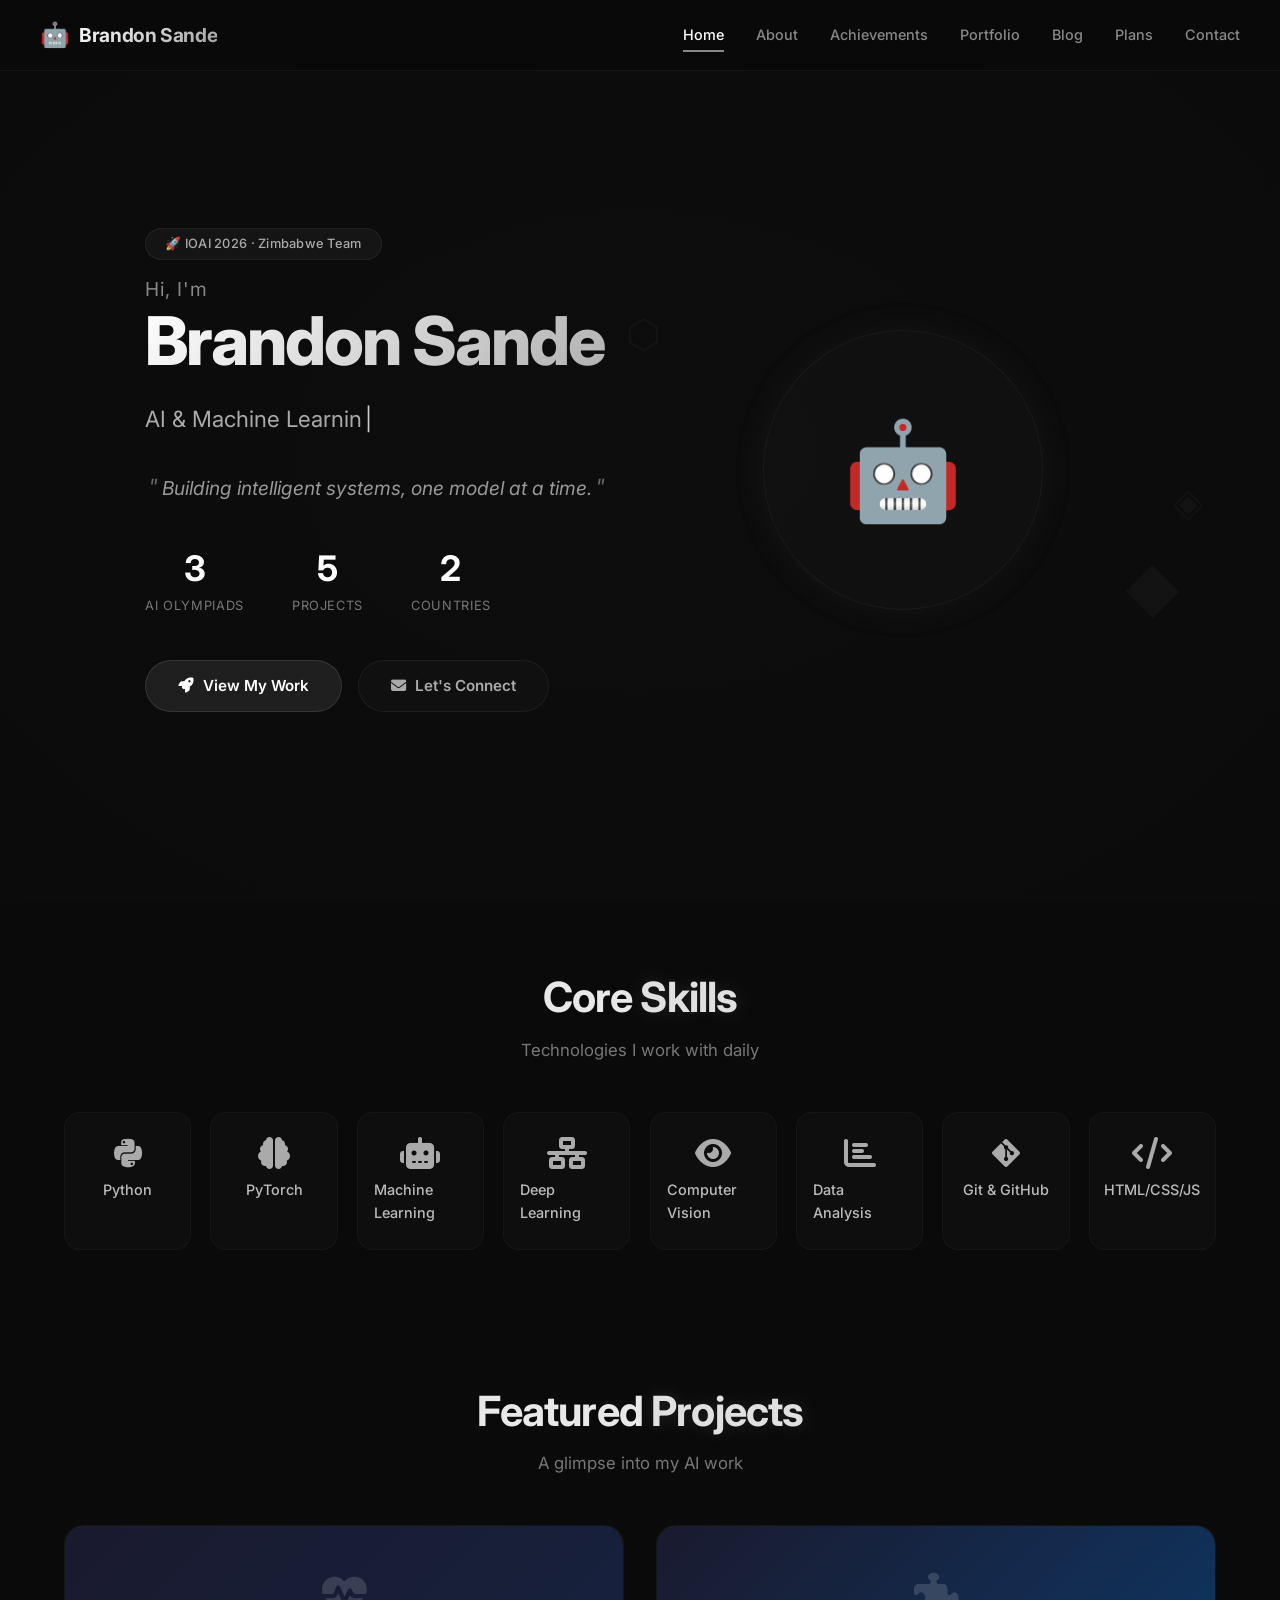
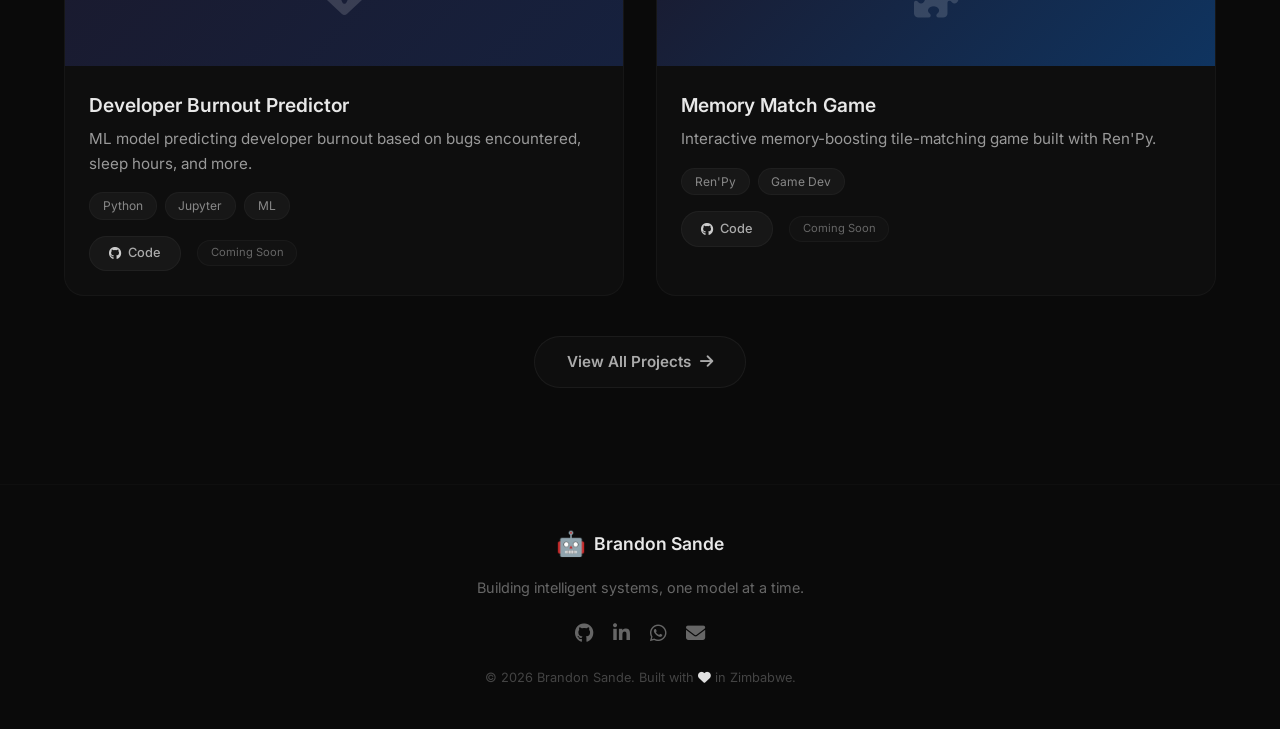
==== index.html @ fc8aba3a "Polished Website 2 This is the second website for a personal portfolio and this is a success." ====
<!DOCTYPE html>
<html lang="en">
<head>
    <meta charset="UTF-8" />
    <meta name="viewport" content="width=device-width, initial-scale=1.0" />
    <title>Brandon Sande · AI & ML Developer</title>
    <meta name="description" content="Brandon Sande — AI & Machine Learning Developer, IOAI 2026 Zimbabwe Team." />
    
    <!-- Open Graph Tags -->
    <meta property="og:title" content="Brandon Sande · AI & ML Developer" />
    <meta property="og:description" content="Building intelligent systems, one model at a time." />
    <meta property="og:type" content="website" />
    <meta property="og:url" content="https://0718083803.github.io" />
    
    <!-- Favicon -->
    <link rel="icon" href="data:image/svg+xml,<svg xmlns='http://www.w3.org/2000/svg' viewBox='0 0 100 100'><text y='.9em' font-size='90'>🤖</text></svg>" />
    
    <!-- Google Fonts -->
    <link rel="preconnect" href="https://fonts.googleapis.com" />
    <link rel="preconnect" href="https://fonts.gstatic.com" crossorigin />
    <link href="https://fonts.googleapis.com/css2?family=Inter:opsz,wght@14..32,300;14..32,400;14..32,600;14..32,700;14..32,800&display=swap" rel="stylesheet" />
    
    <!-- Font Awesome -->
    <link rel="stylesheet" href="https://cdnjs.cloudflare.com/ajax/libs/font-awesome/6.5.0/css/all.min.css" />
    
    <!-- ===== FIXED: CSS Path ===== -->
    <link rel="stylesheet" href="css/style.css" />
</head>
<body>

    <!-- ========== NAVIGATION (FIXED LINKS) ========== -->
    <nav class="navbar" role="navigation" aria-label="Main navigation">
        <div class="nav-container">
            <div class="nav-brand">
                <a href="index.html" class="brand-link">
                    <span class="brand-icon">🤖</span>
                    <span class="brand-name">Brandon Sande</span>
                </a>
            </div>
            
            <button class="nav-toggle" id="navToggle" aria-label="Toggle navigation menu">
                <span class="hamburger-line"></span>
                <span class="hamburger-line"></span>
                <span class="hamburger-line"></span>
            </button>
            
            <ul class="nav-menu" id="navMenu">
                <li><a href="index.html" class="active">Home</a></li>
                <li><a href="about.html">About</a></li>
                <li><a href="achievements.html">Achievements</a></li>
                <li><a href="portfolio.html">Portfolio</a></li>
                <li><a href="blog.html">Blog</a></li>
                <li><a href="plans.html">Plans</a></li>
                <li><a href="contact.html">Contact</a></li>
            </ul>
        </div>
    </nav>

    <!-- ========== HERO SECTION ========== -->
    <section class="hero-section" id="home">
        <div class="hero-container">
            <div class="hero-content">
                <div class="hero-badge glow-pulse">🚀 IOAI 2026 · Zimbabwe Team</div>
                
                <h1 class="hero-title">
                    <span class="greeting">Hi, I'm</span>
                    <span class="name">Brandon Sande</span>
                </h1>
                
                <div class="hero-typing">
                    <span class="typing-text" id="typingText"></span>
                    <span class="typing-cursor">|</span>
                </div>
                
                <p class="hero-tagline">
                    <span class="quote-mark">"</span>Building intelligent systems, one model at a time.<span class="quote-mark">"</span>
                </p>
                
                <div class="hero-stats">
                    <div class="stat-item">
                        <span class="stat-number" data-target="3">0</span>
                        <span class="stat-label">AI Olympiads</span>
                    </div>
                    <div class="stat-item">
                        <span class="stat-number" data-target="5">0</span>
                        <span class="stat-label">Projects</span>
                    </div>
                    <div class="stat-item">
                        <span class="stat-number" data-target="2">0</span>
                        <span class="stat-label">Countries</span>
                    </div>
                </div>
                
                <div class="hero-actions">
                    <a href="portfolio.html" class="btn btn-primary glow-hover">
                        <i class="fas fa-rocket"></i> View My Work
                    </a>
                    <a href="contact.html" class="btn btn-secondary">
                        <i class="fas fa-envelope"></i> Let's Connect
                    </a>
                </div>
            </div>
            
            <div class="hero-visual">
                <div class="avatar-wrapper glow-ring">
                    <div class="avatar-placeholder">
                        <span>🤖</span>
                    </div>
                </div>
                <div class="floating-shapes">
                    <span class="shape shape-1">⬡</span>
                    <span class="shape shape-2">◆</span>
                    <span class="shape shape-3">◈</span>
                </div>
            </div>
        </div>
        <div class="hero-glow-bg"></div>
    </section>

    <!-- ========== SKILLS ========== -->
    <section class="skills-preview section">
        <div class="container">
            <div class="section-header">
                <h2 class="section-title">Core <span class="highlight">Skills</span></h2>
                <p class="section-subtitle">Technologies I work with daily</p>
            </div>
            
            <div class="skills-grid">
                <div class="skill-card glow-hover">
                    <i class="fab fa-python"></i>
                    <span>Python</span>
                </div>
                <div class="skill-card glow-hover">
                    <i class="fas fa-brain"></i>
                    <span>PyTorch</span>
                </div>
                <div class="skill-card glow-hover">
                    <i class="fas fa-robot"></i>
                    <span>Machine Learning</span>
                </div>
                <div class="skill-card glow-hover">
                    <i class="fas fa-network-wired"></i>
                    <span>Deep Learning</span>
                </div>
                <div class="skill-card glow-hover">
                    <i class="fas fa-eye"></i>
                    <span>Computer Vision</span>
                </div>
                <div class="skill-card glow-hover">
                    <i class="fas fa-chart-bar"></i>
                    <span>Data Analysis</span>
                </div>
                <div class="skill-card glow-hover">
                    <i class="fab fa-git-alt"></i>
                    <span>Git &amp; GitHub</span>
                </div>
                <div class="skill-card glow-hover">
                    <i class="fas fa-code"></i>
                    <span>HTML/CSS/JS</span>
                </div>
            </div>
        </div>
    </section>

    <!-- ========== PROJECTS PREVIEW ========== -->
    <section class="projects-preview section">
        <div class="container">
            <div class="section-header">
                <h2 class="section-title">Featured <span class="highlight">Projects</span></h2>
                <p class="section-subtitle">A glimpse into my AI work</p>
            </div>
            
            <div class="project-cards">
                <div class="project-card glow-hover">
                    <div class="project-image" style="background: linear-gradient(135deg, #1a1a2e, #16213e);">
                        <i class="fas fa-heartbeat"></i>
                    </div>
                    <div class="project-info">
                        <h3>Developer Burnout Predictor</h3>
                        <p>ML model predicting developer burnout based on bugs encountered, sleep hours, and more.</p>
                        <div class="project-tags">
                            <span>Python</span>
                            <span>Jupyter</span>
                            <span>ML</span>
                        </div>
                        <div class="project-links">
                            <a href="https://github.com/0718083803/Machine-Learning-Developer-Burnout-Prediction-Model" target="_blank" class="btn-sm btn-github">
                                <i class="fab fa-github"></i> Code
                            </a>
                            <span class="badge-coming">Coming Soon</span>
                        </div>
                    </div>
                </div>
                
                <div class="project-card glow-hover">
                    <div class="project-image" style="background: linear-gradient(135deg, #1a1a2e, #0f3460);">
                        <i class="fas fa-puzzle-piece"></i>
                    </div>
                    <div class="project-info">
                        <h3>Memory Match Game</h3>
                        <p>Interactive memory-boosting tile-matching game built with Ren'Py.</p>
                        <div class="project-tags">
                            <span>Ren'Py</span>
                            <span>Game Dev</span>
                        </div>
                        <div class="project-links">
                            <a href="https://github.com/0718083803/memory-match" target="_blank" class="btn-sm btn-github">
                                <i class="fab fa-github"></i> Code
                            </a>
                            <span class="badge-coming">Coming Soon</span>
                        </div>
                    </div>
                </div>
            </div>
            
            <div class="section-cta">
                <a href="portfolio.html" class="btn btn-secondary">View All Projects <i class="fas fa-arrow-right"></i></a>
            </div>
        </div>
    </section>

    <!-- ========== FOOTER ========== -->
    <footer class="footer">
        <div class="container">
            <div class="footer-content">
                <div class="footer-brand">
                    <span class="brand-icon">🤖</span>
                    <span>Brandon Sande</span>
                </div>
                <p class="footer-tagline">Building intelligent systems, one model at a time.</p>
                <div class="footer-socials">
                    <a href="https://github.com/0718083803" target="_blank" aria-label="GitHub"><i class="fab fa-github"></i></a>
                    <a href="https://www.linkedin.com/in/brandon-sande-6514582a5/" target="_blank" aria-label="LinkedIn"><i class="fab fa-linkedin-in"></i></a>
                    <a href="https://wa.me/263718756962" target="_blank" aria-label="WhatsApp"><i class="fab fa-whatsapp"></i></a>
                    <a href="mailto:brandon@example.com" aria-label="Email"><i class="fas fa-envelope"></i></a>
                </div>
                <p class="footer-copy">&copy; 2026 Brandon Sande. Built with <i class="fas fa-heart" style="color: #e0e0e0;"></i> in Zimbabwe.</p>
            </div>
        </div>
    </footer>

    <!-- ===== FIXED: JS Path ===== -->
    <script src="js/script.js"></script>
</body>
</html>
---- css/style.css ----
/* ========================================
   STYLE.CSS — Brandon Sande Portfolio
   Minimalist Black/White/Grey with Glow
   ======================================== */

/* ---------- Reset & Base ---------- */
* {
    margin: 0;
    padding: 0;
    box-sizing: border-box;
}

html {
    scroll-behavior: smooth;
}

body {
    font-family: 'Inter', -apple-system, BlinkMacSystemFont, 'Segoe UI', Roboto, sans-serif;
    background: #0a0a0a;
    color: #e8e8e8;
    line-height: 1.6;
    -webkit-font-smoothing: antialiased;
}

a {
    color: #e0e0e0;
    text-decoration: none;
    transition: color 0.3s ease;
}

a:hover {
    color: #ffffff;
}

img {
    max-width: 100%;
    display: block;
}

.container {
    max-width: 1200px;
    margin: 0 auto;
    padding: 0 1.5rem;
}

.section {
    padding: 4rem 0;
}

.highlight {
    color: #e0e0e0;
    text-shadow: 0 0 20px rgba(224, 224, 224, 0.15);
}

/* ---------- Scrollbar ---------- */
::-webkit-scrollbar {
    width: 8px;
    background: #0a0a0a;
}

::-webkit-scrollbar-thumb {
    background: #333;
    border-radius: 4px;
}

::-webkit-scrollbar-thumb:hover {
    background: #555;
}

/* ---------- Glow Utilities ---------- */
.glow-hover {
    transition: all 0.3s cubic-bezier(0.25, 0.46, 0.45, 0.94);
}

.glow-hover:hover {
    box-shadow: 0 0 30px rgba(200, 200, 200, 0.06), 0 0 60px rgba(200, 200, 200, 0.03);
    transform: translateY(-2px);
}

.glow-ring {
    box-shadow: 0 0 40px rgba(200, 200, 200, 0.05), 0 0 80px rgba(200, 200, 200, 0.02);
}

.glow-pulse {
    animation: glowPulse 3s ease-in-out infinite;
}

@keyframes glowPulse {
    0%, 100% { box-shadow: 0 0 20px rgba(200, 200, 200, 0.05); }
    50% { box-shadow: 0 0 40px rgba(200, 200, 200, 0.12); }
}

/* ---------- Navigation ---------- */
.navbar {
    position: fixed;
    top: 0;
    left: 0;
    right: 0;
    z-index: 1000;
    background: rgba(10, 10, 10, 0.85);
    backdrop-filter: blur(20px);
    -webkit-backdrop-filter: blur(20px);
    border-bottom: 1px solid rgba(255, 255, 255, 0.04);
    padding: 0 1.5rem;
}

.nav-container {
    max-width: 1200px;
    margin: 0 auto;
    display: flex;
    justify-content: space-between;
    align-items: center;
    height: 70px;
}

.brand-link {
    display: flex;
    align-items: center;
    gap: 0.6rem;
    font-size: 1.2rem;
    font-weight: 700;
    letter-spacing: -0.02em;
}

.brand-icon {
    font-size: 1.5rem;
}

.brand-name {
    background: linear-gradient(135deg, #ffffff, #a0a0a0);
    -webkit-background-clip: text;
    -webkit-text-fill-color: transparent;
    background-clip: text;
}

.nav-menu {
    display: flex;
    list-style: none;
    gap: 2rem;
    align-items: center;
}

.nav-menu a {
    font-size: 0.9rem;
    font-weight: 500;
    color: #888;
    padding: 0.4rem 0;
    border-bottom: 2px solid transparent;
    transition: all 0.3s ease;
}

.nav-menu a:hover {
    color: #fff;
}

.nav-menu a.active {
    color: #fff;
    border-bottom-color: #888;
}

/* Mobile Nav Toggle */
.nav-toggle {
    display: none;
    flex-direction: column;
    gap: 5px;
    background: none;
    border: none;
    cursor: pointer;
    padding: 0.5rem;
}

.hamburger-line {
    width: 25px;
    height: 2px;
    background: #e0e0e0;
    transition: all 0.3s ease;
}

/* ---------- Hero Section ---------- */
.hero-section {
    min-height: 100vh;
    display: flex;
    align-items: center;
    padding: 80px 0 40px;
    position: relative;
    overflow: hidden;
}

.hero-glow-bg {
    position: absolute;
    top: -50%;
    left: -50%;
    width: 200%;
    height: 200%;
    background: radial-gradient(ellipse at 50% 50%, rgba(100, 100, 100, 0.03), transparent 70%);
    pointer-events: none;
    z-index: 0;
}

.hero-container {
    display: grid;
    grid-template-columns: 1fr 1fr;
    gap: 4rem;
    align-items: center;
    max-width: 1200px;
    margin: 0 auto;
    padding: 0 1.5rem;
    position: relative;
    z-index: 1;
}

.hero-content {
    display: flex;
    flex-direction: column;
    gap: 1.2rem;
}

.hero-badge {
    display: inline-block;
    background: rgba(255, 255, 255, 0.04);
    border: 1px solid rgba(255, 255, 255, 0.06);
    padding: 0.3rem 1.2rem;
    border-radius: 40px;
    font-size: 0.8rem;
    font-weight: 500;
    color: #aaa;
    width: fit-content;
    letter-spacing: 0.02em;
}

.hero-title {
    font-size: 3.8rem;
    font-weight: 800;
    line-height: 1.1;
    letter-spacing: -0.03em;
}

.greeting {
    display: block;
    font-size: 1.2rem;
    font-weight: 400;
    color: #888;
    letter-spacing: 0.05em;
    margin-bottom: 0.2rem;
}

.name {
    background: linear-gradient(135deg, #ffffff, #b0b0b0);
    -webkit-background-clip: text;
    -webkit-text-fill-color: transparent;
    background-clip: text;
    font-size: 4.2rem;
}

.hero-typing {
    font-size: 1.4rem;
    font-weight: 400;
    color: #aaa;
    min-height: 2.8rem;
    display: flex;
    align-items: center;
    gap: 0.2rem;
}

.typing-text {
    display: inline;
}

.typing-cursor {
    display: inline;
    animation: blink 1s step-end infinite;
    color: #ccc;
}

@keyframes blink {
    0%, 100% { opacity: 1; }
    50% { opacity: 0; }
}

.hero-tagline {
    font-size: 1.2rem;
    color: #999;
    font-style: italic;
    padding: 0.5rem 0;
}

.quote-mark {
    color: #666;
    font-size: 1.4rem;
    padding: 0 0.2rem;
}

/* Hero Stats */
.hero-stats {
    display: flex;
    gap: 3rem;
    margin: 0.5rem 0 1rem;
}

.stat-item {
    display: flex;
    flex-direction: column;
    align-items: center;
}

.stat-number {
    font-size: 2.2rem;
    font-weight: 700;
    color: #fff;
}

.stat-label {
    font-size: 0.8rem;
    color: #777;
    text-transform: uppercase;
    letter-spacing: 0.05em;
}

/* Hero Actions */
.hero-actions {
    display: flex;
    gap: 1rem;
    margin-top: 0.5rem;
}

.btn {
    display: inline-flex;
    align-items: center;
    gap: 0.6rem;
    padding: 0.8rem 2rem;
    border-radius: 50px;
    font-weight: 600;
    font-size: 0.95rem;
    border: none;
    cursor: pointer;
    transition: all 0.3s ease;
}

.btn-primary {
    background: rgba(255, 255, 255, 0.08);
    color: #fff;
    border: 1px solid rgba(255, 255, 255, 0.1);
}

.btn-primary:hover {
    background: rgba(255, 255, 255, 0.14);
    box-shadow: 0 0 40px rgba(200, 200, 200, 0.05);
    transform: translateY(-2px);
}

.btn-secondary {
    background: rgba(255, 255, 255, 0.02);
    color: #aaa;
    border: 1px solid rgba(255, 255, 255, 0.05);
}

.btn-secondary:hover {
    background: rgba(255, 255, 255, 0.05);
    color: #fff;
}

/* Hero Visual / Avatar */
.hero-visual {
    display: flex;
    justify-content: center;
    align-items: center;
    position: relative;
}

.avatar-wrapper {
    width: 280px;
    height: 280px;
    border-radius: 50%;
    background: rgba(255, 255, 255, 0.02);
    border: 1px solid rgba(255, 255, 255, 0.04);
    display: flex;
    align-items: center;
    justify-content: center;
    position: relative;
}

.avatar-placeholder {
    font-size: 6rem;
}

.floating-shapes {
    position: absolute;
    width: 100%;
    height: 100%;
    pointer-events: none;
}

.shape {
    position: absolute;
    color: rgba(255, 255, 255, 0.03);
    font-size: 2.5rem;
    animation: floatShape 8s ease-in-out infinite;
}

.shape-1 {
    top: -10%;
    left: -10%;
    animation-delay: 0s;
}
.shape-2 {
    bottom: -10%;
    right: -10%;
    animation-delay: 2s;
    font-size: 3.5rem;
}
.shape-3 {
    top: 50%;
    right: -15%;
    animation-delay: 4s;
}

@keyframes floatShape {
    0%, 100% { transform: translate(0, 0) rotate(0deg); }
    50% { transform: translate(10px, -20px) rotate(10deg); }
}

/* ---------- Section Headers ---------- */
.section-header {
    text-align: center;
    margin-bottom: 3rem;
}

.section-title {
    font-size: 2.6rem;
    font-weight: 700;
    letter-spacing: -0.02em;
}

.section-subtitle {
    color: #777;
    font-size: 1.05rem;
    margin-top: 0.4rem;
}

/* ---------- Skills Preview ---------- */
.skills-grid {
    display: grid;
    grid-template-columns: repeat(auto-fit, minmax(120px, 1fr));
    gap: 1.2rem;
}

.skill-card {
    background: rgba(255, 255, 255, 0.02);
    border: 1px solid rgba(255, 255, 255, 0.03);
    border-radius: 16px;
    padding: 1.5rem 1rem;
    display: flex;
    flex-direction: column;
    align-items: center;
    gap: 0.6rem;
    font-weight: 500;
    font-size: 0.9rem;
    color: #bbb;
    transition: all 0.3s ease;
    cursor: default;
}

.skill-card i {
    font-size: 2rem;
    color: #aaa;
}

.skill-card:hover {
    background: rgba(255, 255, 255, 0.04);
    border-color: rgba(255, 255, 255, 0.08);
    color: #fff;
}

.skill-card:hover i {
    color: #fff;
}

/* ---------- Project Cards ---------- */
.project-cards {
    display: grid;
    grid-template-columns: repeat(auto-fit, minmax(320px, 1fr));
    gap: 2rem;
}

.project-card {
    background: rgba(255, 255, 255, 0.02);
    border: 1px solid rgba(255, 255, 255, 0.03);
    border-radius: 20px;
    overflow: hidden;
    transition: all 0.3s ease;
}

.project-card:hover {
    background: rgba(255, 255, 255, 0.03);
    border-color: rgba(255, 255, 255, 0.06);
}

.project-image {
    height: 140px;
    display: flex;
    align-items: center;
    justify-content: center;
    font-size: 2.8rem;
    color: rgba(255, 255, 255, 0.15);
}

.project-info {
    padding: 1.5rem;
}

.project-info h3 {
    font-size: 1.2rem;
    font-weight: 600;
    margin-bottom: 0.4rem;
}

.project-info p {
    color: #999;
    font-size: 0.95rem;
    margin-bottom: 1rem;
}

.project-tags {
    display: flex;
    flex-wrap: wrap;
    gap: 0.5rem;
    margin-bottom: 1rem;
}

.project-tags span {
    background: rgba(255, 255, 255, 0.04);
    padding: 0.2rem 0.8rem;
    border-radius: 30px;
    font-size: 0.75rem;
    color: #888;
    border: 1px solid rgba(255, 255, 255, 0.03);
}

.project-links {
    display: flex;
    align-items: center;
    gap: 1rem;
}

.btn-sm {
    display: inline-flex;
    align-items: center;
    gap: 0.4rem;
    padding: 0.4rem 1.2rem;
    border-radius: 30px;
    font-size: 0.8rem;
    font-weight: 500;
    background: rgba(255, 255, 255, 0.04);
    color: #aaa;
    border: 1px solid rgba(255, 255, 255, 0.04);
    transition: all 0.3s ease;
}

.btn-sm:hover {
    background: rgba(255, 255, 255, 0.08);
    color: #fff;
}

.btn-github i {
    color: #ccc;
}

.badge-coming {
    font-size: 0.7rem;
    color: #666;
    background: rgba(255, 255, 255, 0.02);
    padding: 0.2rem 0.8rem;
    border-radius: 30px;
    border: 1px solid rgba(255, 255, 255, 0.03);
}

.section-cta {
    text-align: center;
    margin-top: 2.5rem;
}

/* ---------- Page Hero (inner pages) ---------- */
.page-hero {
    padding: 120px 0 40px;
    text-align: center;
}

.page-title {
    font-size: 3rem;
    font-weight: 700;
    letter-spacing: -0.02em;
}

.page-subtitle {
    color: #888;
    font-size: 1.1rem;
    margin-top: 0.4rem;
}

/* ---------- About Page ---------- */
.about-grid {
    display: grid;
    grid-template-columns: 1fr 2fr;
    gap: 3rem;
    align-items: start;
}

.about-avatar {
    width: 200px;
    height: 200px;
    border-radius: 50%;
    background: rgba(255, 255, 255, 0.02);
    border: 1px solid rgba(255, 255, 255, 0.04);
    display: flex;
    align-items: center;
    justify-content: center;
    font-size: 4.5rem;
    margin: 0 auto 0.5rem;
}

.photo-note {
    text-align: center;
    color: #666;
    font-size: 0.8rem;
}

.about-text h2 {
    font-size: 2rem;
    font-weight: 700;
    margin-bottom: 1rem;
}

.about-text p {
    color: #bbb;
    margin-bottom: 1.2rem;
}

.about-values {
    display: grid;
    grid-template-columns: repeat(auto-fit, minmax(120px, 1fr));
    gap: 1rem;
    margin-top: 1.5rem;
}

.value-item {
    background: rgba(255, 255, 255, 0.02);
    border: 1px solid rgba(255, 255, 255, 0.03);
    border-radius: 12px;
    padding: 1rem;
    text-align: center;
    font-size: 0.85rem;
    color: #aaa;
}

.value-item i {
    display: block;
    font-size: 1.6rem;
    margin-bottom: 0.4rem;
    color: #888;
}

/* ---------- Interests ---------- */
.interests-grid {
    display: grid;
    grid-template-columns: repeat(auto-fit, minmax(200px, 1fr));
    gap: 1.5rem;
}

.interest-card {
    background: rgba(255, 255, 255, 0.02);
    border: 1px solid rgba(255, 255, 255, 0.03);
    border-radius: 16px;
    padding: 1.8rem;
    text-align: center;
}

.interest-card i {
    font-size: 2.2rem;
    color: #aaa;
    margin-bottom: 0.8rem;
}

.interest-card h3 {
    font-weight: 600;
    margin-bottom: 0.3rem;
}

.interest-card p {
    font-size: 0.9rem;
    color: #777;
}

/* ---------- Timeline (Achievements) ---------- */
.timeline {
    position: relative;
    padding-left: 2.5rem;
}

.timeline::before {
    content: '';
    position: absolute;
    left: 8px;
    top: 0;
    bottom: 0;
    width: 1px;
    background: rgba(255, 255, 255, 0.06);
}

.timeline-item {
    display: flex;
    gap: 1.5rem;
    margin-bottom: 2.5rem;
    position: relative;
}

.timeline-badge {
    width: 40px;
    height: 40px;
    min-width: 40px;
    border-radius: 50%;
    background: rgba(255, 255, 255, 0.03);
    border: 1px solid rgba(255, 255, 255, 0.04);
    display: flex;
    align-items: center;
    justify-content: center;
    font-size: 1.2rem;
    position: relative;
    z-index: 2;
}

.timeline-content {
    background: rgba(255, 255, 255, 0.02);
    border: 1px solid rgba(255, 255, 255, 0.03);
    border-radius: 16px;
    padding: 1.5rem 1.8rem;
    flex: 1;
}

.timeline-date {
    font-size: 0.8rem;
    font-weight: 600;
    color: #888;
    text-transform: uppercase;
    letter-spacing: 0.05em;
}

.timeline-content h3 {
    font-size: 1.2rem;
    font-weight: 600;
    margin: 0.3rem 0 0.5rem;
}

.timeline-content p {
    color: #999;
    font-size: 0.95rem;
}

.timeline-tags {
    display: flex;
    flex-wrap: wrap;
    gap: 0.5rem;
    margin-top: 0.8rem;
}

.timeline-tags span {
    background: rgba(255, 255, 255, 0.03);
    padding: 0.15rem 0.8rem;
    border-radius: 30px;
    font-size: 0.7rem;
    color: #777;
    border: 1px solid rgba(255, 255, 255, 0.02);
}

/* ---------- Portfolio Grid ---------- */
.portfolio-grid {
    display: grid;
    grid-template-columns: repeat(auto-fit, minmax(320px, 1fr));
    gap: 2rem;
}

.portfolio-card {
    background: rgba(255, 255, 255, 0.02);
    border: 1px solid rgba(255, 255, 255, 0.03);
    border-radius: 20px;
    overflow: hidden;
    transition: all 0.3s ease;
}

.portfolio-card:hover {
    background: rgba(255, 255, 255, 0.03);
    border-color: rgba(255, 255, 255, 0.06);
}

.portfolio-image {
    height: 160px;
    display: flex;
    align-items: center;
    justify-content: center;
    color: rgba(255, 255, 255, 0.10);
}

.portfolio-body {
    padding: 1.5rem;
}

.portfolio-body h3 {
    font-size: 1.2rem;
    font-weight: 600;
}

.portfolio-body p {
    color: #999;
    font-size: 0.95rem;
    margin: 0.4rem 0 1rem;
}

.portfolio-tech {
    display: flex;
    flex-wrap: wrap;
    gap: 0.4rem;
    margin-bottom: 1rem;
}

.portfolio-tech span {
    background: rgba(255, 255, 255, 0.03);
    padding: 0.15rem 0.8rem;
    border-radius: 30px;
    font-size: 0.7rem;
    color: #777;
    border: 1px solid rgba(255, 255, 255, 0.02);
}

.portfolio-actions {
    display: flex;
    align-items: center;
    gap: 1rem;
    flex-wrap: wrap;
}

/* ---------- Blog ---------- */
.blog-posts {
    display: flex;
    flex-direction: column;
    gap: 2rem;
    max-width: 800px;
    margin: 0 auto;
}

.blog-card {
    background: rgba(255, 255, 255, 0.02);
    border: 1px solid rgba(255, 255, 255, 0.03);
    border-radius: 16px;
    padding: 2rem;
}

.blog-meta {
    display: flex;
    gap: 1.5rem;
    font-size: 0.8rem;
    color: #666;
    margin-bottom: 0.6rem;
}

.blog-meta i {
    margin-right: 0.3rem;
}

.blog-category {
    background: rgba(255, 255, 255, 0.03);
    padding: 0.1rem 0.8rem;
    border-radius: 30px;
    border: 1px solid rgba(255, 255, 255, 0.02);
}

.blog-title {
    font-size: 1.4rem;
    font-weight: 600;
    margin-bottom: 0.4rem;
}

.blog-title a {
    color: #fff;
}

.blog-title a:hover {
    color: #ccc;
}

.blog-excerpt {
    color: #999;
    margin-bottom: 1rem;
}

.read-more {
    font-weight: 500;
    font-size: 0.9rem;
    color: #aaa;
}

.read-more:hover {
    color: #fff;
}

.read-more i {
    transition: transform 0.3s ease;
}

.read-more:hover i {
    transform: translateX(4px);
}

/* ---------- Plans ---------- */
.plans-block {
    margin-bottom: 3.5rem;
}

.plans-heading {
    font-size: 1.8rem;
    font-weight: 700;
    margin-bottom: 1.5rem;
    display: flex;
    align-items: center;
    gap: 0.8rem;
}

.plans-icon {
    font-size: 2rem;
}

.plans-period {
    font-size: 0.9rem;
    font-weight: 400;
    color: #666;
    margin-left: 0.5rem;
}

.plans-grid {
    display: grid;
    grid-template-columns: repeat(auto-fit, minmax(200px, 1fr));
    gap: 1.5rem;
}

.plan-card {
    background: rgba(255, 255, 255, 0.02);
    border: 1px solid rgba(255, 255, 255, 0.03);
    border-radius: 16px;
    padding: 1.8rem;
    text-align: center;
}

.plan-card i {
    font-size: 2rem;
    color: #aaa;
    margin-bottom: 0.6rem;
}

.plan-card h3 {
    font-weight: 600;
    font-size: 1.05rem;
    margin-bottom: 0.3rem;
}

.plan-card p {
    font-size: 0.9rem;
    color: #777;
}

/* ---------- Contact ---------- */
.contact-grid {
    display: grid;
    grid-template-columns: 1fr 1fr;
    gap: 3rem;
}

.contact-form-wrapper,
.contact-info-wrapper {
    background: rgba(255, 255, 255, 0.02);
    border: 1px solid rgba(255, 255, 255, 0.03);
    border-radius: 20px;
    padding: 2rem;
}

.contact-form-wrapper h3,
.contact-info-wrapper h3 {
    font-size: 1.5rem;
    font-weight: 600;
    margin-bottom: 1.2rem;
}

.contact-info-wrapper p {
    color: #999;
    margin-bottom: 1.5rem;
}

/* Form */
.form-group {
    margin-bottom: 1.2rem;
}

.form-group label {
    display: block;
    font-size: 0.85rem;
    font-weight: 500;
    color: #888;
    margin-bottom: 0.3rem;
}

.form-group input,
.form-group textarea {
    width: 100%;
    padding: 0.8rem 1rem;
    background: rgba(255, 255, 255, 0.02);
    border: 1px solid rgba(255, 255, 255, 0.04);
    border-radius: 12px;
    color: #e0e0e0;
    font-family: 'Inter', sans-serif;
    font-size: 0.95rem;
    transition: border-color 0.3s ease;
}

.form-group input:focus,
.form-group textarea:focus {
    outline: none;
    border-color: rgba(255, 255, 255, 0.08);
}

.form-group input::placeholder,
.form-group textarea::placeholder {
    color: #555;
}

.form-note {
    font-size: 0.8rem;
    color: #555;
    margin-top: 1rem;
}

.form-note a {
    color: #888;
    text-decoration: underline;
}

.contact-links {
    display: flex;
    flex-direction: column;
    gap: 0.8rem;
}

.contact-link {
    display: flex;
    align-items: center;
    gap: 1rem;
    padding: 0.8rem 1.2rem;
    background: rgba(255, 255, 255, 0.01);
    border: 1px solid rgba(255, 255, 255, 0.02);
    border-radius: 12px;
    color: #ccc;
    transition: all 0.3s ease;
}

.contact-link:hover {
    background: rgba(255, 255, 255, 0.03);
    border-color: rgba(255, 255, 255, 0.05);
    color: #fff;
}

.contact-link i {
    width: 20px;
    text-align: center;
    color: #888;
}

.contact-availability {
    margin-top: 2rem;
}

.contact-availability p {
    color: #888;
    margin-bottom: 0.6rem;
}

.availability-tags {
    display: flex;
    flex-wrap: wrap;
    gap: 0.6rem;
}

.availability-tags span {
    background: rgba(255, 255, 255, 0.02);
    padding: 0.3rem 1rem;
    border-radius: 30px;
    font-size: 0.8rem;
    color: #888;
    border: 1px solid rgba(255, 255, 255, 0.02);
}

/* ---------- Footer ---------- */
.footer {
    border-top: 1px solid rgba(255, 255, 255, 0.02);
    padding: 2.5rem 0;
    margin-top: 2rem;
}

.footer-content {
    display: flex;
    flex-direction: column;
    align-items: center;
    gap: 0.8rem;
    text-align: center;
}

.footer-brand {
    display: flex;
    align-items: center;
    gap: 0.5rem;
    font-weight: 600;
    font-size: 1.1rem;
}

.footer-tagline {
    color: #666;
    font-size: 0.9rem;
}

.footer-socials {
    display: flex;
    gap: 1.2rem;
    margin: 0.4rem 0;
}

.footer-socials a {
    color: #666;
    font-size: 1.2rem;
    transition: color 0.3s ease;
}

.footer-socials a:hover {
    color: #fff;
}

.footer-copy {
    font-size: 0.8rem;
    color: #444;
}

/* ---------- Responsive ---------- */
@media (max-width: 1024px) {
    .hero-container {
        grid-template-columns: 1fr;
        text-align: center;
        gap: 2.5rem;
    }

    .hero-content {
        align-items: center;
    }

    .hero-stats {
        justify-content: center;
    }

    .hero-actions {
        justify-content: center;
    }

    .hero-badge {
        margin: 0 auto;
    }

    .about-grid {
        grid-template-columns: 1fr;
        text-align: center;
    }

    .about-values {
        justify-content: center;
    }

    .contact-grid {
        grid-template-columns: 1fr;
    }

    .hero-title .name {
        font-size: 3.2rem;
    }
}

@media (max-width: 768px) {
    /* Mobile Nav */
    .nav-toggle {
        display: flex;
    }

    .nav-menu {
        position: fixed;
        top: 70px;
        left: 0;
        right: 0;
        background: rgba(10, 10, 10, 0.98);
        backdrop-filter: blur(20px);
        flex-direction: column;
        padding: 2rem;
        gap: 1.5rem;
        transform: translateY(-120%);
        transition: transform 0.4s cubic-bezier(0.25, 0.46, 0.45, 0.94);
        border-bottom: 1px solid rgba(255, 255, 255, 0.03);
    }

    .nav-menu.open {
        transform: translateY(0);
    }

    .nav-menu a {
        font-size: 1.1rem;
    }

    .hero-title .name {
        font-size: 2.6rem;
    }

    .hero-title .greeting {
        font-size: 1rem;
    }

    .hero-typing {
        font-size: 1.1rem;
        min-height: 2.2rem;
        justify-content: center;
    }

    .hero-stats {
        gap: 1.8rem;
    }

    .stat-number {
        font-size: 1.8rem;
    }

    .avatar-wrapper {
        width: 200px;
        height: 200px;
    }

    .avatar-placeholder {
        font-size: 4.5rem;
    }

    .section-title {
        font-size: 2rem;
    }

    .page-title {
        font-size: 2.2rem;
    }

    .project-cards,
    .portfolio-grid {
        grid-template-columns: 1fr;
    }

    .plans-grid {
        grid-template-columns: 1fr 1fr;
    }

    .skills-grid {
        grid-template-columns: repeat(auto-fit, minmax(90px, 1fr));
    }

    .timeline {
        padding-left: 1.5rem;
    }

    .timeline-item {
        flex-direction: column;
        gap: 0.8rem;
    }

    .timeline-badge {
        width: 32px;
        height: 32px;
        min-width: 32px;
        font-size: 1rem;
    }

    .timeline::before {
        left: 15px;
    }
}

@media (max-width: 480px) {
    .plans-grid {
        grid-template-columns: 1fr;
    }

    .hero-actions {
        flex-direction: column;
        width: 100%;
    }

    .hero-actions .btn {
        width: 100%;
        justify-content: center;
    }

    .hero-stats {
        flex-wrap: wrap;
        gap: 1rem;
    }

    .contact-form-wrapper,
    .contact-info-wrapper {
        padding: 1.2rem;
    }
}
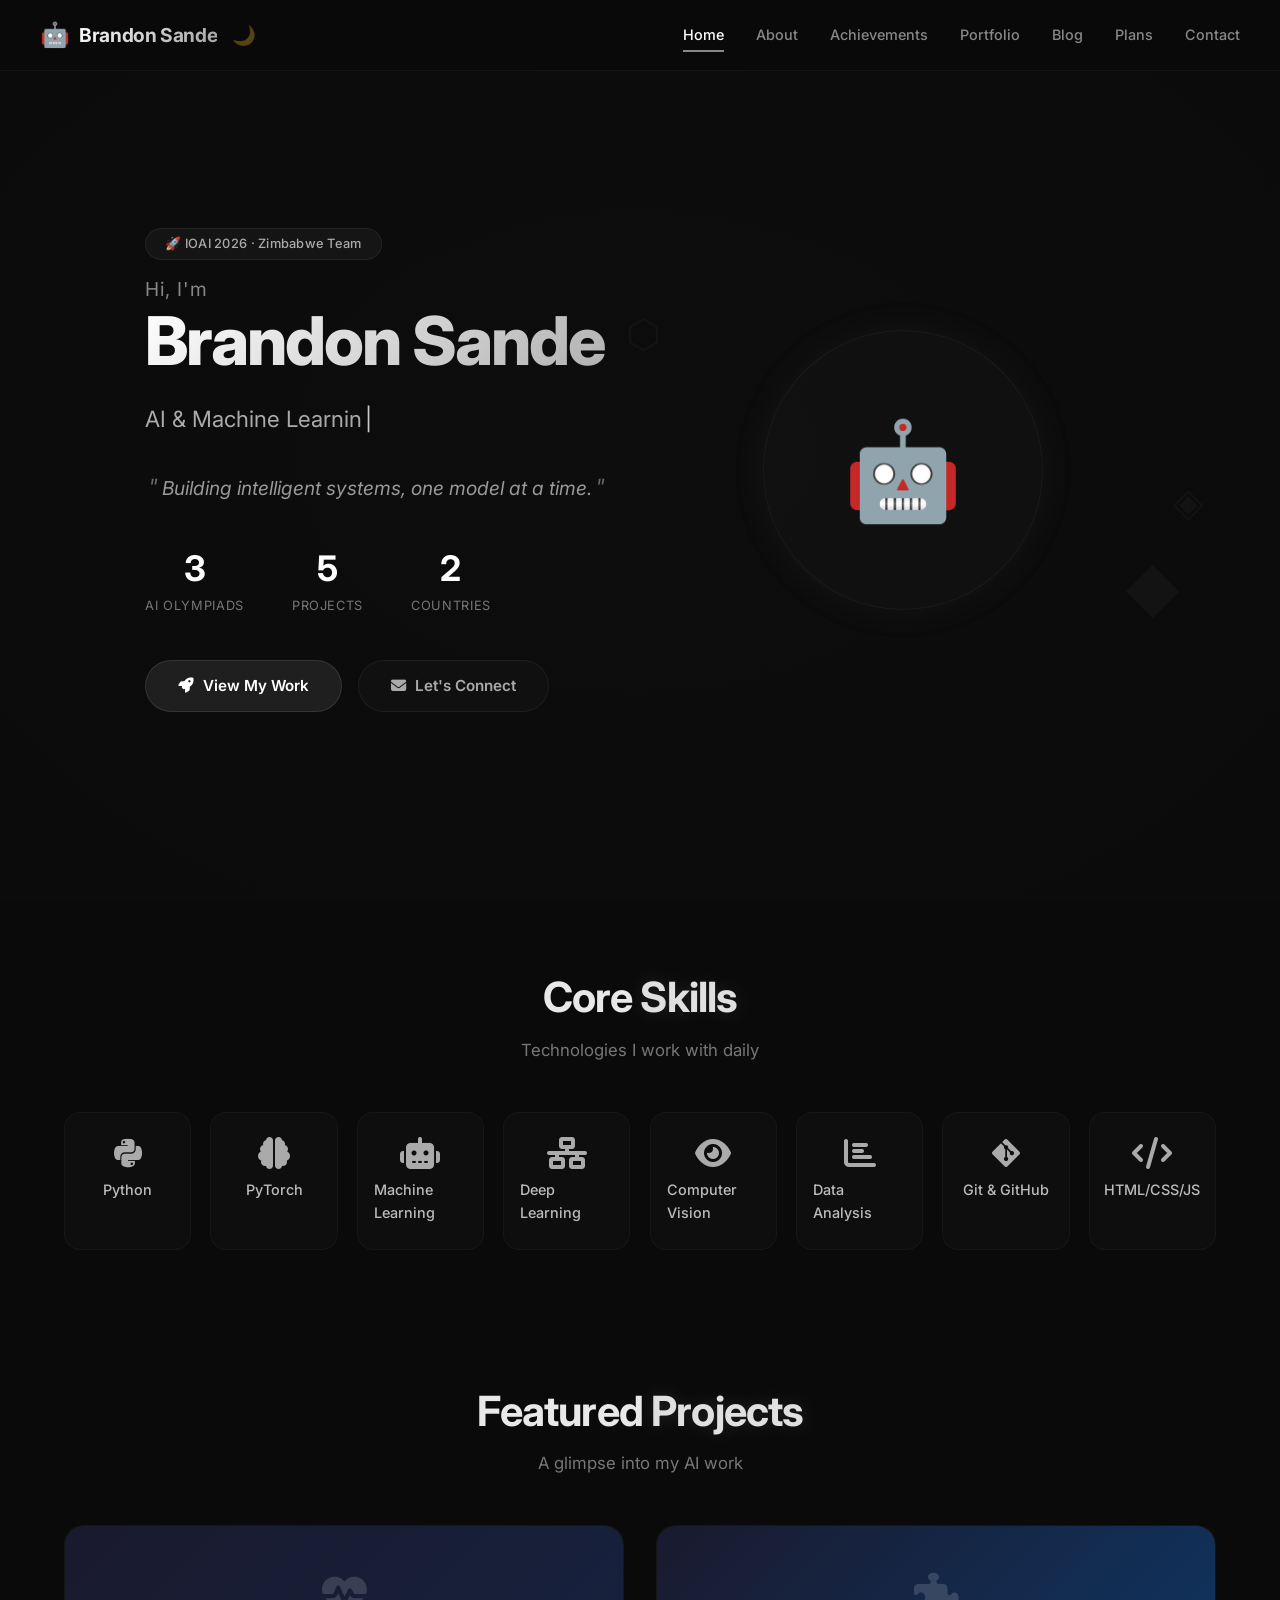
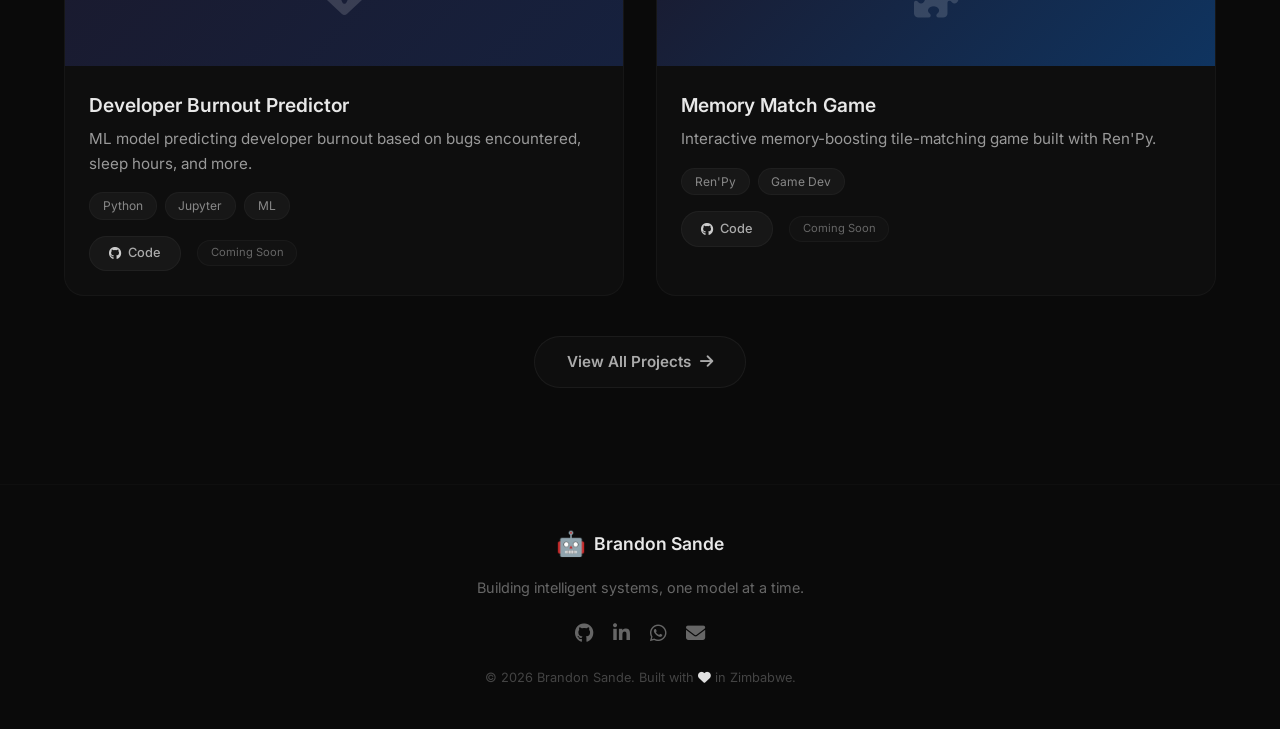
==== commit d96b4347: "added and polished admin dashboard" ====
--- a/index.html
+++ b/index.html
@@ -32,11 +32,19 @@
     <nav class="navbar" role="navigation" aria-label="Main navigation">
         <div class="nav-container">
             <div class="nav-brand">
-                <a href="index.html" class="brand-link">
-                    <span class="brand-icon">🤖</span>
-                    <span class="brand-name">Brandon Sande</span>
-                </a>
-            </div>
+            <a href="index.html" class="brand-link">
+                <span class="brand-icon">🤖</span>
+                <span class="brand-name">Brandon Sande</span>
+                <span id="moonAccess" style="
+                    font-size: 1.2rem;
+                    margin-left: 0.3rem;
+                    cursor: pointer;
+                    opacity: 0.3;
+                    transition: opacity 0.3s ease;
+                    user-select: none;
+                " title="Tap 3 times for admin">🌙</span>
+            </a>
+</div>
             
             <button class="nav-toggle" id="navToggle" aria-label="Toggle navigation menu">
                 <span class="hamburger-line"></span>
--- a/css/style.css
+++ b/css/style.css
@@ -1311,4 +1311,12 @@
     .contact-info-wrapper {
         padding: 1.2rem;
     }
+}
+#moonAccess {
+    opacity: 0.2;
+    transition: opacity 0.3s ease;
+}
+
+#moonAccess:hover {
+    opacity: 0.6;
 }
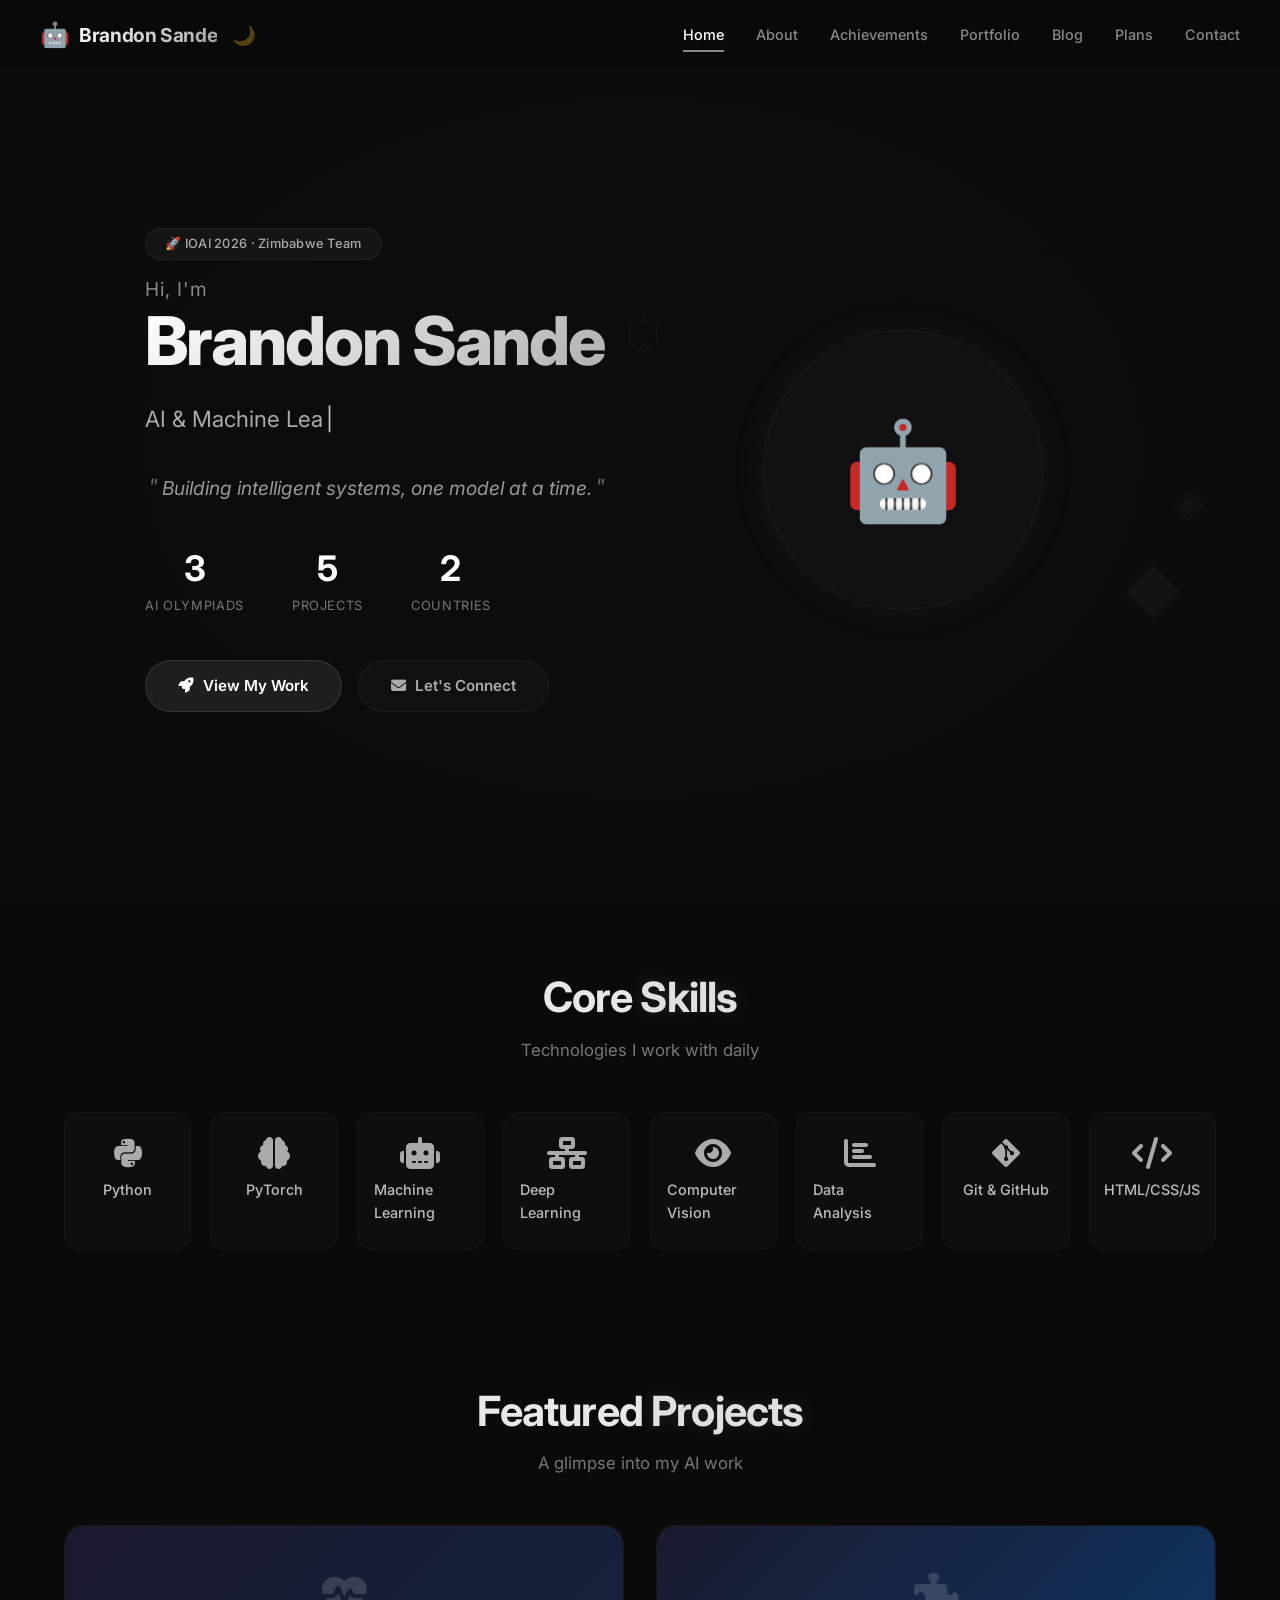
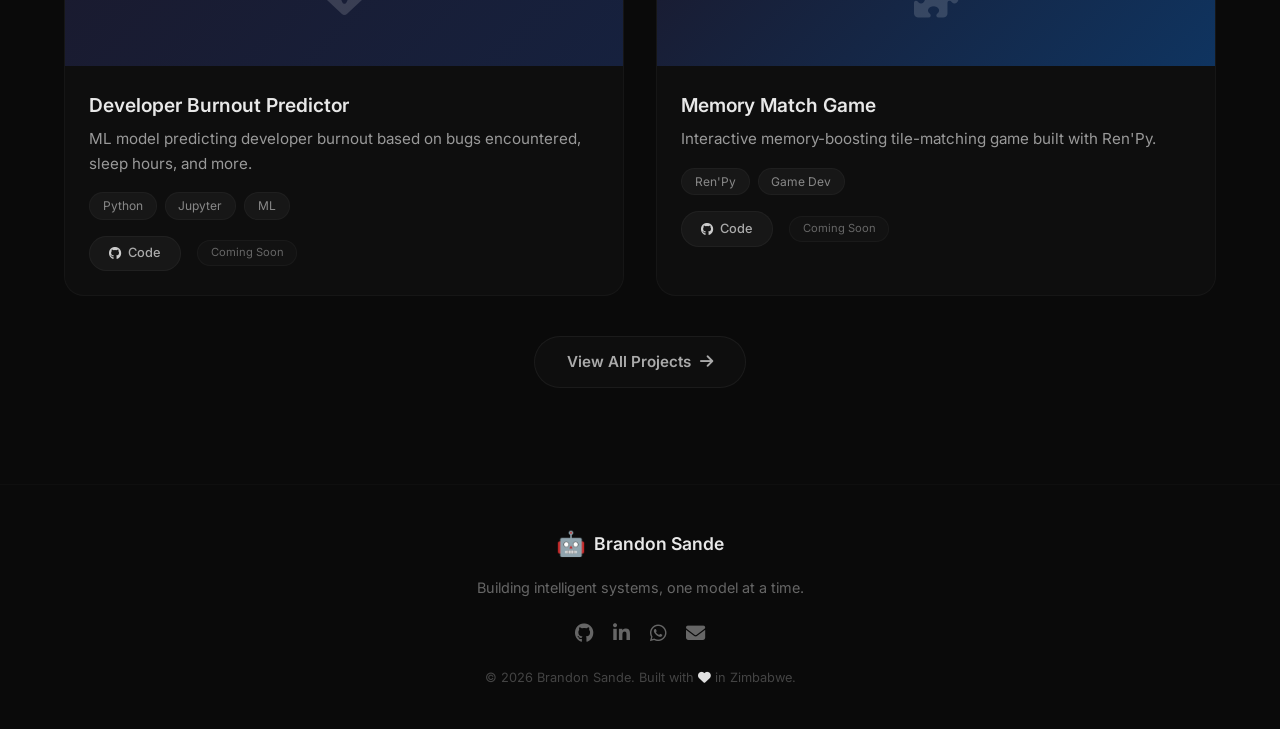
==== commit 147c5581: "Tweaking some content" ====
--- a/index.html
+++ b/index.html
@@ -42,7 +42,7 @@
                     opacity: 0.3;
                     transition: opacity 0.3s ease;
                     user-select: none;
-                " title="Tap 3 times for admin">🌙</span>
+                " title="This is a moon">🌙</span>
             </a>
 </div>
             
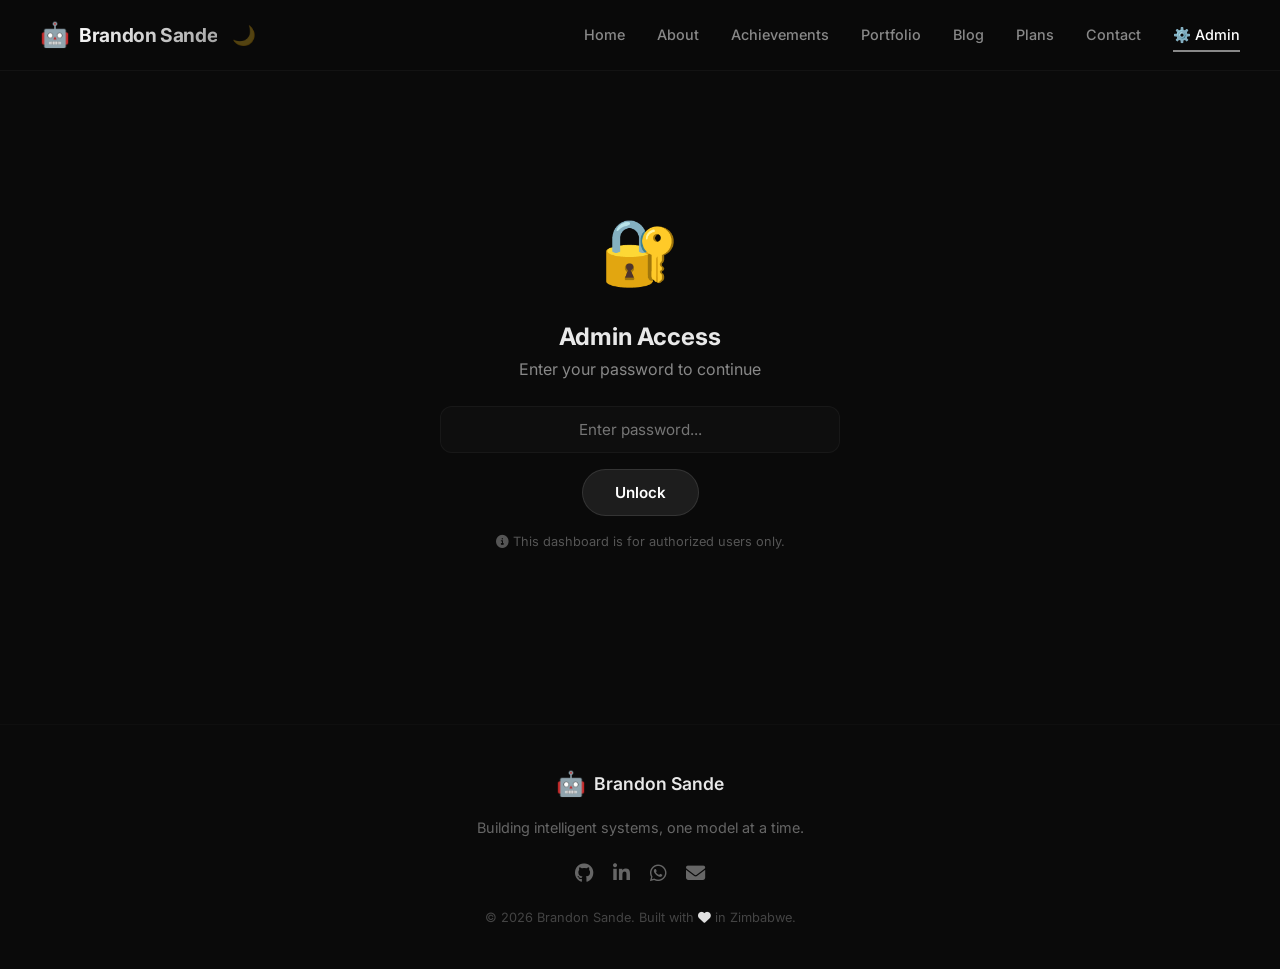
==== commit 7170aa57: "added image additon feature" ====
--- a/index.html
+++ b/index.html
@@ -3,231 +3,635 @@
 <head>
     <meta charset="UTF-8" />
     <meta name="viewport" content="width=device-width, initial-scale=1.0" />
-    <title>Brandon Sande · AI & ML Developer</title>
-    <meta name="description" content="Brandon Sande — AI & Machine Learning Developer, IOAI 2026 Zimbabwe Team." />
-    
-    <!-- Open Graph Tags -->
-    <meta property="og:title" content="Brandon Sande · AI & ML Developer" />
-    <meta property="og:description" content="Building intelligent systems, one model at a time." />
-    <meta property="og:type" content="website" />
-    <meta property="og:url" content="https://0718083803.github.io" />
-    
-    <!-- Favicon -->
-    <link rel="icon" href="data:image/svg+xml,<svg xmlns='http://www.w3.org/2000/svg' viewBox='0 0 100 100'><text y='.9em' font-size='90'>🤖</text></svg>" />
-    
-    <!-- Google Fonts -->
+    <title>Admin · Brandon Sande</title>
     <link rel="preconnect" href="https://fonts.googleapis.com" />
     <link rel="preconnect" href="https://fonts.gstatic.com" crossorigin />
     <link href="https://fonts.googleapis.com/css2?family=Inter:opsz,wght@14..32,300;14..32,400;14..32,600;14..32,700;14..32,800&display=swap" rel="stylesheet" />
+    <link rel="stylesheet" href="https://cdnjs.cloudflare.com/ajax/libs/font-awesome/6.5.0/css/all.min.css" />
+    <link rel="stylesheet" href="css/style.css" />
     
-    <!-- Font Awesome -->
-    <link rel="stylesheet" href="https://cdnjs.cloudflare.com/ajax/libs/font-awesome/6.5.0/css/all.min.css" />
-    
-    <!-- ===== FIXED: CSS Path ===== -->
-    <link rel="stylesheet" href="css/style.css" />
+    <style>
+        /* Admin Dashboard Styles */
+        .admin-wrapper {
+            padding: 100px 0 40px;
+            max-width: 1200px;
+            margin: 0 auto;
+            padding-left: 1.5rem;
+            padding-right: 1.5rem;
+        }
+        
+        .admin-header {
+            display: flex;
+            justify-content: space-between;
+            align-items: center;
+            margin-bottom: 2rem;
+            flex-wrap: wrap;
+            gap: 1rem;
+        }
+        
+        .admin-header h1 {
+            font-size: 2.5rem;
+            font-weight: 700;
+        }
+        
+        .admin-tabs {
+            display: flex;
+            gap: 0.5rem;
+            flex-wrap: wrap;
+            border-bottom: 1px solid rgba(255,255,255,0.04);
+            margin-bottom: 2rem;
+            padding-bottom: 0.5rem;
+        }
+        
+        .admin-tab {
+            background: rgba(255,255,255,0.02);
+            border: 1px solid rgba(255,255,255,0.03);
+            border-radius: 30px;
+            padding: 0.5rem 1.5rem;
+            color: #888;
+            cursor: pointer;
+            transition: all 0.3s ease;
+            font-size: 0.9rem;
+            font-family: 'Inter', sans-serif;
+        }
+        
+        .admin-tab:hover {
+            color: #fff;
+            background: rgba(255,255,255,0.04);
+        }
+        
+        .admin-tab.active {
+            background: rgba(255,255,255,0.06);
+            color: #fff;
+            border-color: rgba(255,255,255,0.08);
+        }
+        
+        .admin-panel {
+            display: none;
+            animation: fadeIn 0.3s ease;
+        }
+        
+        .admin-panel.active {
+            display: block;
+        }
+        
+        @keyframes fadeIn {
+            from { opacity: 0; transform: translateY(10px); }
+            to { opacity: 1; transform: translateY(0); }
+        }
+        
+        .admin-form {
+            background: rgba(255,255,255,0.02);
+            border: 1px solid rgba(255,255,255,0.03);
+            border-radius: 20px;
+            padding: 2rem;
+            margin-bottom: 2rem;
+        }
+        
+        .admin-form h2 {
+            margin-bottom: 1.5rem;
+            font-size: 1.5rem;
+        }
+        
+        .admin-form .form-group {
+            margin-bottom: 1.2rem;
+        }
+        
+        .admin-form label {
+            display: block;
+            font-weight: 500;
+            color: #aaa;
+            margin-bottom: 0.3rem;
+            font-size: 0.85rem;
+        }
+        
+        .admin-form input,
+        .admin-form textarea,
+        .admin-form select {
+            width: 100%;
+            padding: 0.8rem 1rem;
+            background: rgba(255,255,255,0.02);
+            border: 1px solid rgba(255,255,255,0.04);
+            border-radius: 12px;
+            color: #e0e0e0;
+            font-family: 'Inter', sans-serif;
+            font-size: 0.95rem;
+            transition: border-color 0.3s ease;
+        }
+        
+        .admin-form input:focus,
+        .admin-form textarea:focus,
+        .admin-form select:focus {
+            outline: none;
+            border-color: rgba(255,255,255,0.08);
+        }
+        
+        .admin-form textarea {
+            resize: vertical;
+            min-height: 100px;
+        }
+        
+        .admin-form .btn {
+            margin-top: 0.5rem;
+        }
+        
+        .admin-items {
+            display: grid;
+            grid-template-columns: repeat(auto-fill, minmax(320px, 1fr));
+            gap: 1.5rem;
+        }
+        
+        .admin-item {
+            background: rgba(255,255,255,0.02);
+            border: 1px solid rgba(255,255,255,0.03);
+            border-radius: 16px;
+            padding: 1.5rem;
+            position: relative;
+            transition: all 0.3s ease;
+        }
+        
+        .admin-item:hover {
+            background: rgba(255,255,255,0.03);
+            border-color: rgba(255,255,255,0.06);
+        }
+        
+        .admin-item .item-image {
+            width: 60px;
+            height: 60px;
+            border-radius: 8px;
+            object-fit: cover;
+            margin-bottom: 0.5rem;
+            background: rgba(255,255,255,0.02);
+        }
+        
+        .admin-item h3 {
+            font-size: 1.1rem;
+            font-weight: 600;
+            margin-bottom: 0.3rem;
+        }
+        
+        .admin-item p {
+            color: #999;
+            font-size: 0.9rem;
+            margin-bottom: 0.5rem;
+        }
+        
+        .admin-item .item-meta {
+            font-size: 0.75rem;
+            color: #666;
+        }
+        
+        .admin-item .item-actions {
+            display: flex;
+            gap: 0.5rem;
+            margin-top: 1rem;
+        }
+        
+        .admin-item .item-actions button {
+            padding: 0.3rem 1rem;
+            border-radius: 30px;
+            border: 1px solid rgba(255,255,255,0.04);
+            background: rgba(255,255,255,0.02);
+            color: #aaa;
+            cursor: pointer;
+            font-size: 0.8rem;
+            transition: all 0.3s ease;
+            font-family: 'Inter', sans-serif;
+        }
+        
+        .admin-item .item-actions .btn-edit:hover {
+            background: rgba(255,255,255,0.06);
+            color: #fff;
+        }
+        
+        .admin-item .item-actions .btn-delete:hover {
+            background: rgba(255,0,0,0.1);
+            border-color: rgba(255,0,0,0.2);
+            color: #ff6b6b;
+        }
+        
+        .admin-item .item-preview {
+            color: #777;
+            font-size: 0.85rem;
+            display: -webkit-box;
+            -webkit-line-clamp: 2;
+            -webkit-box-orient: vertical;
+            overflow: hidden;
+        }
+        
+        .admin-item .item-image-preview {
+            width: 50px;
+            height: 50px;
+            border-radius: 8px;
+            object-fit: cover;
+            margin-bottom: 0.5rem;
+        }
+        
+        .empty-state {
+            text-align: center;
+            padding: 3rem;
+            color: #666;
+        }
+        
+        .empty-state i {
+            font-size: 3rem;
+            margin-bottom: 1rem;
+            color: #444;
+        }
+        
+        .admin-tools {
+            display: flex;
+            gap: 1rem;
+            flex-wrap: wrap;
+            margin-top: 2rem;
+            padding-top: 2rem;
+            border-top: 1px solid rgba(255,255,255,0.03);
+        }
+        
+        .admin-tools .btn-sm {
+            padding: 0.4rem 1.2rem;
+            font-size: 0.8rem;
+            background: rgba(255,255,255,0.02);
+            border: 1px solid rgba(255,255,255,0.03);
+            border-radius: 30px;
+            color: #888;
+            cursor: pointer;
+            transition: all 0.3s ease;
+            font-family: 'Inter', sans-serif;
+        }
+        
+        .admin-tools .btn-sm:hover {
+            background: rgba(255,255,255,0.04);
+            color: #fff;
+        }
+        
+        .admin-password {
+            max-width: 400px;
+            margin: 100px auto;
+            text-align: center;
+        }
+        
+        .admin-password input {
+            width: 100%;
+            padding: 0.8rem 1rem;
+            background: rgba(255,255,255,0.02);
+            border: 1px solid rgba(255,255,255,0.04);
+            border-radius: 12px;
+            color: #e0e0e0;
+            font-family: 'Inter', sans-serif;
+            font-size: 0.95rem;
+            margin-top: 1rem;
+            text-align: center;
+        }
+        
+        .admin-password .btn {
+            margin-top: 1rem;
+        }
+        
+        .login-error {
+            color: #ff6b6b;
+            margin-top: 0.5rem;
+            display: none;
+        }
+        
+        .btn {
+            display: inline-flex;
+            align-items: center;
+            gap: 0.6rem;
+            padding: 0.8rem 2rem;
+            border-radius: 50px;
+            font-weight: 600;
+            font-size: 0.95rem;
+            border: none;
+            cursor: pointer;
+            transition: all 0.3s ease;
+            font-family: 'Inter', sans-serif;
+        }
+        
+        .btn-primary {
+            background: rgba(255, 255, 255, 0.08);
+            color: #fff;
+            border: 1px solid rgba(255, 255, 255, 0.1);
+        }
+        
+        .btn-primary:hover {
+            background: rgba(255, 255, 255, 0.14);
+            box-shadow: 0 0 40px rgba(200, 200, 200, 0.05);
+            transform: translateY(-2px);
+        }
+        
+        .btn-secondary {
+            background: rgba(255, 255, 255, 0.02);
+            color: #aaa;
+            border: 1px solid rgba(255, 255, 255, 0.05);
+        }
+        
+        .btn-secondary:hover {
+            background: rgba(255, 255, 255, 0.05);
+            color: #fff;
+        }
+        
+        .btn-sm {
+            padding: 0.4rem 1.2rem;
+            font-size: 0.8rem;
+        }
+        
+        .admin-logout-btn {
+            background: rgba(255,0,0,0.05) !important;
+            border-color: rgba(255,0,0,0.1) !important;
+            color: #ff6b6b !important;
+        }
+        
+        .admin-logout-btn:hover {
+            background: rgba(255,0,0,0.1) !important;
+        }
+        
+        /* Image picker container */
+        .image-picker-container {
+            background: rgba(255,255,255,0.01);
+            border-radius: 12px;
+            padding: 0.5rem;
+            border: 1px solid rgba(255,255,255,0.02);
+        }
+        
+        .image-preview-container {
+            margin-top: 0.5rem;
+            padding: 0.5rem;
+            background: rgba(255,255,255,0.02);
+            border-radius: 8px;
+            border: 1px solid rgba(255,255,255,0.03);
+        }
+        
+        .image-preview-container img {
+            max-width: 100px;
+            max-height: 100px;
+            border-radius: 8px;
+            object-fit: cover;
+        }
+        
+        .image-preview-container .no-image {
+            color: #555;
+            font-size: 0.8rem;
+            padding: 0.5rem;
+            text-align: center;
+        }
+        
+        @media (max-width: 768px) {
+            .admin-header {
+                flex-direction: column;
+                align-items: flex-start;
+            }
+            .admin-items {
+                grid-template-columns: 1fr;
+            }
+            .admin-form {
+                padding: 1.2rem;
+            }
+        }
+    </style>
 </head>
 <body>
 
-    <!-- ========== NAVIGATION (FIXED LINKS) ========== -->
-    <nav class="navbar" role="navigation" aria-label="Main navigation">
+    <!-- ========== NAVIGATION ========== -->
+    <nav class="navbar">
         <div class="nav-container">
             <div class="nav-brand">
-            <a href="index.html" class="brand-link">
-                <span class="brand-icon">🤖</span>
-                <span class="brand-name">Brandon Sande</span>
-                <span id="moonAccess" style="
-                    font-size: 1.2rem;
-                    margin-left: 0.3rem;
-                    cursor: pointer;
-                    opacity: 0.3;
-                    transition: opacity 0.3s ease;
-                    user-select: none;
-                " title="This is a moon">🌙</span>
-            </a>
-</div>
-            
-            <button class="nav-toggle" id="navToggle" aria-label="Toggle navigation menu">
+                <a href="index.html" class="brand-link">
+                    <span class="brand-icon">🤖</span>
+                    <span class="brand-name">Brandon Sande</span>
+                    <span id="moonAccess" style="
+                        font-size: 1.2rem;
+                        margin-left: 0.3rem;
+                        cursor: pointer;
+                        opacity: 0.3;
+                        transition: opacity 0.3s ease;
+                        user-select: none;
+                    " title="Tap 3 times for admin">🌙</span>
+                </a>
+            </div>
+            <button class="nav-toggle" id="navToggle">
                 <span class="hamburger-line"></span>
                 <span class="hamburger-line"></span>
                 <span class="hamburger-line"></span>
             </button>
-            
             <ul class="nav-menu" id="navMenu">
-                <li><a href="index.html" class="active">Home</a></li>
+                <li><a href="index.html">Home</a></li>
                 <li><a href="about.html">About</a></li>
                 <li><a href="achievements.html">Achievements</a></li>
                 <li><a href="portfolio.html">Portfolio</a></li>
                 <li><a href="blog.html">Blog</a></li>
                 <li><a href="plans.html">Plans</a></li>
                 <li><a href="contact.html">Contact</a></li>
+                <li><a href="admin.html" class="active" style="color: #fff;">⚙️ Admin</a></li>
             </ul>
         </div>
     </nav>
 
-    <!-- ========== HERO SECTION ========== -->
-    <section class="hero-section" id="home">
-        <div class="hero-container">
-            <div class="hero-content">
-                <div class="hero-badge glow-pulse">🚀 IOAI 2026 · Zimbabwe Team</div>
-                
-                <h1 class="hero-title">
-                    <span class="greeting">Hi, I'm</span>
-                    <span class="name">Brandon Sande</span>
-                </h1>
-                
-                <div class="hero-typing">
-                    <span class="typing-text" id="typingText"></span>
-                    <span class="typing-cursor">|</span>
+    <!-- ========== ADMIN DASHBOARD ========== -->
+    <div class="admin-wrapper" id="adminDashboard">
+        
+        <!-- Login Screen -->
+        <div id="loginScreen" style="display: none;">
+            <div class="admin-password">
+                <div style="font-size: 4rem; margin-bottom: 1rem;">🔐</div>
+                <h2>Admin Access</h2>
+                <p style="color: #888; margin-bottom: 0.5rem;">Enter your password to continue</p>
+                <input type="password" id="adminPasswordInput" placeholder="Enter password..." onkeydown="if(event.key==='Enter') adminLogin()" />
+                <button class="btn btn-primary" onclick="adminLogin()">Unlock</button>
+                <p class="login-error" id="loginError">❌ Incorrect password. Try again.</p>
+                <p style="color: #555; font-size: 0.8rem; margin-top: 1rem;">
+                    <i class="fas fa-info-circle"></i> This dashboard is for authorized users only.
+                </p>
+            </div>
+        </div>
+        
+        <!-- Dashboard Content -->
+        <div id="dashboardScreen">
+            
+            <!-- Header -->
+            <div class="admin-header">
+                <div>
+                    <h1>⚙️ Content Dashboard</h1>
+                    <p style="color: #888;">Manage your portfolio content — add, edit, or delete items</p>
+                </div>
+                <div style="display: flex; gap: 0.8rem; flex-wrap: wrap;">
+                    <a href="index.html" target="_blank" class="btn btn-secondary btn-sm">
+                        <i class="fas fa-eye"></i> View Site
+                    </a>
+                    <button class="btn btn-sm admin-logout-btn" onclick="adminLogout()">
+                        <i class="fas fa-sign-out-alt"></i> Logout
+                    </button>
+                </div>
+            </div>
+            
+            <!-- Tabs -->
+            <div class="admin-tabs">
+                <button class="admin-tab active" data-tab="blog" onclick="switchTab('blog')">
+                    <i class="fas fa-pen-fancy"></i> Blog Posts
+                </button>
+                <button class="admin-tab" data-tab="portfolio" onclick="switchTab('portfolio')">
+                    <i class="fas fa-folder-open"></i> Projects
+                </button>
+                <button class="admin-tab" data-tab="achievements" onclick="switchTab('achievements')">
+                    <i class="fas fa-trophy"></i> Achievements
+                </button>
+            </div>
+            
+            <!-- ===== BLOG PANEL ===== -->
+            <div class="admin-panel active" id="panel-blog">
+                <div class="admin-form">
+                    <h2><i class="fas fa-plus-circle"></i> Add New Blog Post</h2>
+                    <div class="form-group">
+                        <label>Post Title *</label>
+                        <input type="text" id="blogTitle" placeholder="Enter post title..." />
+                    </div>
+                    <div class="form-group">
+                        <label>Category</label>
+                        <input type="text" id="blogCategory" placeholder="e.g., AI Olympiad, Deep Learning" />
+                    </div>
+                    <div class="form-group">
+                        <label>Date</label>
+                        <input type="date" id="blogDate" />
+                    </div>
+                    <div class="form-group">
+                        <label>Excerpt (short preview) *</label>
+                        <textarea id="blogExcerpt" rows="2" placeholder="Write a short summary..."></textarea>
+                    </div>
+                    <div class="form-group">
+                        <label>Full Content (HTML supported) *</label>
+                        <textarea id="blogContent" rows="4" placeholder="Write the full post content... You can use HTML tags like &lt;strong&gt;, &lt;em&gt;, &lt;ul&gt;, etc."></textarea>
+                    </div>
+                    <div class="form-group">
+                        <label>Featured Image</label>
+                        <div class="image-picker-container">
+                            <div id="blogImagePicker"></div>
+                            <input type="hidden" id="blogImageData" />
+                            <div id="blogImagePreview" class="image-preview-container">
+                                <div class="no-image">No image selected</div>
+                            </div>
+                        </div>
+                        <p style="color:#555; font-size:0.8rem; margin-top:0.3rem;">
+                            <i class="fas fa-info-circle"></i> Select an image to feature with this post
+                        </p>
+                    </div>
+                    <button class="btn btn-primary" onclick="publishBlogPost()">
+                        <i class="fas fa-upload"></i> Publish Post
+                    </button>
                 </div>
                 
-                <p class="hero-tagline">
-                    <span class="quote-mark">"</span>Building intelligent systems, one model at a time.<span class="quote-mark">"</span>
-                </p>
-                
-                <div class="hero-stats">
-                    <div class="stat-item">
-                        <span class="stat-number" data-target="3">0</span>
-                        <span class="stat-label">AI Olympiads</span>
-                    </div>
-                    <div class="stat-item">
-                        <span class="stat-number" data-target="5">0</span>
-                        <span class="stat-label">Projects</span>
-                    </div>
-                    <div class="stat-item">
-                        <span class="stat-number" data-target="2">0</span>
-                        <span class="stat-label">Countries</span>
-                    </div>
+                <h3 style="margin-bottom: 1rem;">📄 Your Blog Posts</h3>
+                <div class="admin-items" id="blogItems"></div>
+            </div>
+            
+            <!-- ===== PORTFOLIO PANEL ===== -->
+            <div class="admin-panel" id="panel-portfolio">
+                <div class="admin-form">
+                    <h2><i class="fas fa-plus-circle"></i> Add New Project</h2>
+                    <div class="form-group">
+                        <label>Project Name *</label>
+                        <input type="text" id="projectTitle" placeholder="Enter project name..." />
+                    </div>
+                    <div class="form-group">
+                        <label>Description *</label>
+                        <textarea id="projectDesc" rows="2" placeholder="Describe your project..."></textarea>
+                    </div>
+                    <div class="form-group">
+                        <label>Technologies (comma separated)</label>
+                        <input type="text" id="projectTech" placeholder="e.g., Python, PyTorch, Jupyter" />
+                    </div>
+                    <div class="form-group">
+                        <label>GitHub URL</label>
+                        <input type="url" id="projectGithub" placeholder="https://github.com/..." />
+                    </div>
+                    <div class="form-group">
+                        <label>Live Demo URL (optional)</label>
+                        <input type="url" id="projectLive" placeholder="https://..." />
+                    </div>
+                    <div class="form-group">
+                        <label>Status</label>
+                        <select id="projectStatus">
+                            <option value="active">Active</option>
+                            <option value="coming">Coming Soon</option>
+                            <option value="completed">Completed</option>
+                        </select>
+                    </div>
+                    <div class="form-group">
+                        <label>Project Image</label>
+                        <div class="image-picker-container">
+                            <div id="projectImagePicker"></div>
+                            <input type="hidden" id="projectImageData" />
+                            <div id="projectImagePreview" class="image-preview-container">
+                                <div class="no-image">No image selected</div>
+                            </div>
+                        </div>
+                    </div>
+                    <button class="btn btn-primary" onclick="publishProject()">
+                        <i class="fas fa-upload"></i> Add Project
+                    </button>
                 </div>
                 
-                <div class="hero-actions">
-                    <a href="portfolio.html" class="btn btn-primary glow-hover">
-                        <i class="fas fa-rocket"></i> View My Work
-                    </a>
-                    <a href="contact.html" class="btn btn-secondary">
-                        <i class="fas fa-envelope"></i> Let's Connect
-                    </a>
-                </div>
+                <h3 style="margin-bottom: 1rem;">📂 Your Projects</h3>
+                <div class="admin-items" id="portfolioItems"></div>
             </div>
             
-            <div class="hero-visual">
-                <div class="avatar-wrapper glow-ring">
-                    <div class="avatar-placeholder">
-                        <span>🤖</span>
-                    </div>
-                </div>
-                <div class="floating-shapes">
-                    <span class="shape shape-1">⬡</span>
-                    <span class="shape shape-2">◆</span>
-                    <span class="shape shape-3">◈</span>
-                </div>
-            </div>
-        </div>
-        <div class="hero-glow-bg"></div>
-    </section>
-
-    <!-- ========== SKILLS ========== -->
-    <section class="skills-preview section">
-        <div class="container">
-            <div class="section-header">
-                <h2 class="section-title">Core <span class="highlight">Skills</span></h2>
-                <p class="section-subtitle">Technologies I work with daily</p>
-            </div>
-            
-            <div class="skills-grid">
-                <div class="skill-card glow-hover">
-                    <i class="fab fa-python"></i>
-                    <span>Python</span>
-                </div>
-                <div class="skill-card glow-hover">
-                    <i class="fas fa-brain"></i>
-                    <span>PyTorch</span>
-                </div>
-                <div class="skill-card glow-hover">
-                    <i class="fas fa-robot"></i>
-                    <span>Machine Learning</span>
-                </div>
-                <div class="skill-card glow-hover">
-                    <i class="fas fa-network-wired"></i>
-                    <span>Deep Learning</span>
-                </div>
-                <div class="skill-card glow-hover">
-                    <i class="fas fa-eye"></i>
-                    <span>Computer Vision</span>
-                </div>
-                <div class="skill-card glow-hover">
-                    <i class="fas fa-chart-bar"></i>
-                    <span>Data Analysis</span>
-                </div>
-                <div class="skill-card glow-hover">
-                    <i class="fab fa-git-alt"></i>
-                    <span>Git &amp; GitHub</span>
-                </div>
-                <div class="skill-card glow-hover">
-                    <i class="fas fa-code"></i>
-                    <span>HTML/CSS/JS</span>
-                </div>
-            </div>
-        </div>
-    </section>
-
-    <!-- ========== PROJECTS PREVIEW ========== -->
-    <section class="projects-preview section">
-        <div class="container">
-            <div class="section-header">
-                <h2 class="section-title">Featured <span class="highlight">Projects</span></h2>
-                <p class="section-subtitle">A glimpse into my AI work</p>
-            </div>
-            
-            <div class="project-cards">
-                <div class="project-card glow-hover">
-                    <div class="project-image" style="background: linear-gradient(135deg, #1a1a2e, #16213e);">
-                        <i class="fas fa-heartbeat"></i>
-                    </div>
-                    <div class="project-info">
-                        <h3>Developer Burnout Predictor</h3>
-                        <p>ML model predicting developer burnout based on bugs encountered, sleep hours, and more.</p>
-                        <div class="project-tags">
-                            <span>Python</span>
-                            <span>Jupyter</span>
-                            <span>ML</span>
+            <!-- ===== ACHIEVEMENTS PANEL ===== -->
+            <div class="admin-panel" id="panel-achievements">
+                <div class="admin-form">
+                    <h2><i class="fas fa-plus-circle"></i> Add New Achievement</h2>
+                    <div class="form-group">
+                        <label>Title *</label>
+                        <input type="text" id="achieveTitle" placeholder="e.g., International Olympiad in Artificial Intelligence" />
+                    </div>
+                    <div class="form-group">
+                        <label>Date/Year *</label>
+                        <input type="text" id="achieveDate" placeholder="e.g., 2026, 2024–2025" />
+                    </div>
+                    <div class="form-group">
+                        <label>Description *</label>
+                        <textarea id="achieveDesc" rows="2" placeholder="Describe this achievement..."></textarea>
+                    </div>
+                    <div class="form-group">
+                        <label>Tags (comma separated)</label>
+                        <input type="text" id="achieveTags" placeholder="e.g., International, AI Olympiad" />
+                    </div>
+                    <div class="form-group">
+                        <label>Icon (emoji or image)</label>
+                        <input type="text" id="achieveIcon" placeholder="e.g., 🏆, 🌍, 🇿🇼" />
+                    </div>
+                    <div class="form-group">
+                        <label>Achievement Image (optional)</label>
+                        <div class="image-picker-container">
+                            <div id="achievementImagePicker"></div>
+                            <input type="hidden" id="achievementImageData" />
+                            <div id="achievementImagePreview" class="image-preview-container">
+                                <div class="no-image">No image selected</div>
+                            </div>
                         </div>
-                        <div class="project-links">
-                            <a href="https://github.com/0718083803/Machine-Learning-Developer-Burnout-Prediction-Model" target="_blank" class="btn-sm btn-github">
-                                <i class="fab fa-github"></i> Code
-                            </a>
-                            <span class="badge-coming">Coming Soon</span>
-                        </div>
-                    </div>
+                    </div>
+                    <button class="btn btn-primary" onclick="publishAchievement()">
+                        <i class="fas fa-upload"></i> Add Achievement
+                    </button>
                 </div>
                 
-                <div class="project-card glow-hover">
-                    <div class="project-image" style="background: linear-gradient(135deg, #1a1a2e, #0f3460);">
-                        <i class="fas fa-puzzle-piece"></i>
-                    </div>
-                    <div class="project-info">
-                        <h3>Memory Match Game</h3>
-                        <p>Interactive memory-boosting tile-matching game built with Ren'Py.</p>
-                        <div class="project-tags">
-                            <span>Ren'Py</span>
-                            <span>Game Dev</span>
-                        </div>
-                        <div class="project-links">
-                            <a href="https://github.com/0718083803/memory-match" target="_blank" class="btn-sm btn-github">
-                                <i class="fab fa-github"></i> Code
-                            </a>
-                            <span class="badge-coming">Coming Soon</span>
-                        </div>
-                    </div>
-                </div>
+                <h3 style="margin-bottom: 1rem;">🏅 Your Achievements</h3>
+                <div class="admin-items" id="achievementItems"></div>
             </div>
             
-            <div class="section-cta">
-                <a href="portfolio.html" class="btn btn-secondary">View All Projects <i class="fas fa-arrow-right"></i></a>
-            </div>
+            <!-- Tools -->
+            <div class="admin-tools">
+                <button class="btn-sm" onclick="exportContent()"><i class="fas fa-download"></i> Export All Content</button>
+                <button class="btn-sm" onclick="document.getElementById('importFile').click()"><i class="fas fa-upload"></i> Import Content</button>
+                <input type="file" id="importFile" accept=".json" style="display: none;" onchange="importContent(event)" />
+                <button class="btn-sm" onclick="resetContent()" style="color: #ff6b6b;"><i class="fas fa-trash"></i> Reset All Content</button>
+                <span style="color: #555; font-size: 0.8rem; margin-left: auto;">
+                    💡 Content stored in localStorage · <span id="imageCount">0</span> images
+                </span>
+            </div>
+            
         </div>
-    </section>
+        
+    </div>
 
-    <!-- ========== FOOTER ========== -->
     <footer class="footer">
         <div class="container">
             <div class="footer-content">
@@ -237,17 +641,18 @@
                 </div>
                 <p class="footer-tagline">Building intelligent systems, one model at a time.</p>
                 <div class="footer-socials">
-                    <a href="https://github.com/0718083803" target="_blank" aria-label="GitHub"><i class="fab fa-github"></i></a>
-                    <a href="https://www.linkedin.com/in/brandon-sande-6514582a5/" target="_blank" aria-label="LinkedIn"><i class="fab fa-linkedin-in"></i></a>
-                    <a href="https://wa.me/263718756962" target="_blank" aria-label="WhatsApp"><i class="fab fa-whatsapp"></i></a>
-                    <a href="mailto:brandon@example.com" aria-label="Email"><i class="fas fa-envelope"></i></a>
+                    <a href="https://github.com/0718083803" target="_blank"><i class="fab fa-github"></i></a>
+                    <a href="https://www.linkedin.com/in/brandon-sande-6514582a5/" target="_blank"><i class="fab fa-linkedin-in"></i></a>
+                    <a href="https://wa.me/263718756962" target="_blank"><i class="fab fa-whatsapp"></i></a>
+                    <a href="mailto:brandon@example.com"><i class="fas fa-envelope"></i></a>
                 </div>
                 <p class="footer-copy">&copy; 2026 Brandon Sande. Built with <i class="fas fa-heart" style="color: #e0e0e0;"></i> in Zimbabwe.</p>
             </div>
         </div>
     </footer>
 
-    <!-- ===== FIXED: JS Path ===== -->
+    <script src="js/image-upload.js"></script>
+    <script src="js/admin.js"></script>
     <script src="js/script.js"></script>
 </body>
 </html>
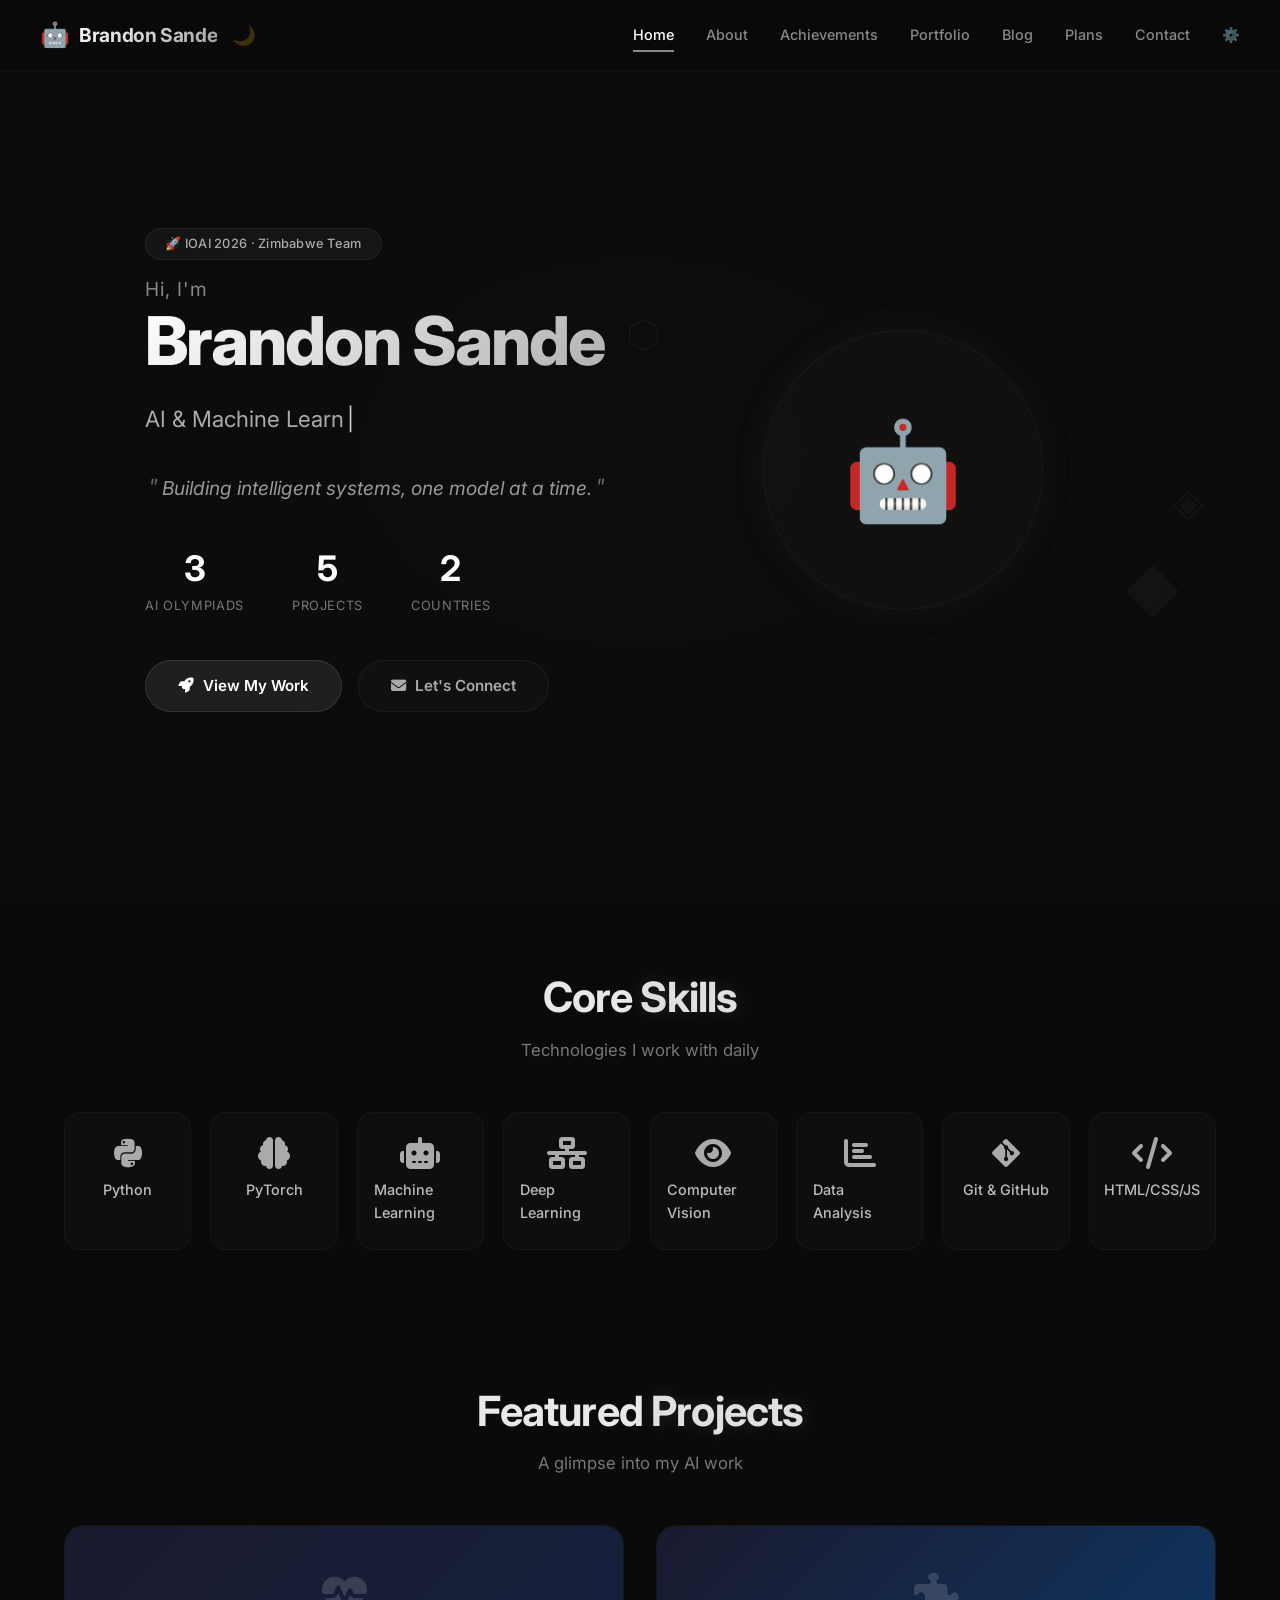
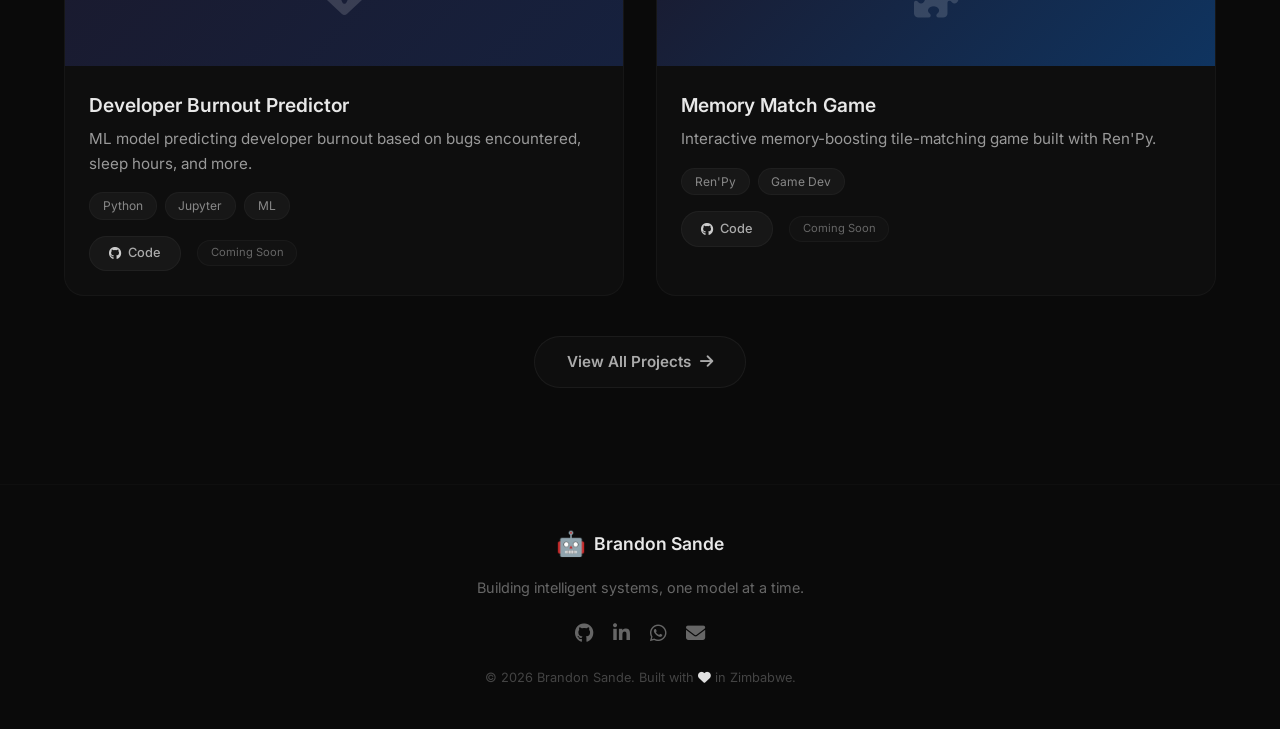
==== commit 9c494884: "updated index.html" ====
--- a/index.html
+++ b/index.html
@@ -3,295 +3,184 @@
 <head>
     <meta charset="UTF-8" />
     <meta name="viewport" content="width=device-width, initial-scale=1.0" />
-    <title>Admin · Brandon Sande</title>
+    <title>Brandon Sande · AI & ML Developer</title>
+    <meta name="description" content="Brandon Sande — AI & Machine Learning Developer, IOAI 2026 Zimbabwe Team. Building intelligent systems, one model at a time." />
+    
+    <!-- Open Graph Tags -->
+    <meta property="og:title" content="Brandon Sande · AI & ML Developer" />
+    <meta property="og:description" content="Building intelligent systems, one model at a time." />
+    <meta property="og:type" content="website" />
+    <meta property="og:url" content="https://0718083803.github.io" />
+    <meta property="og:image" content="https://i.ibb.co/placeholder/og-image.jpg" />
+    
+    <!-- Favicon -->
+    <link rel="icon" href="data:image/svg+xml,<svg xmlns='http://www.w3.org/2000/svg' viewBox='0 0 100 100'><text y='.9em' font-size='90'>🤖</text></svg>" />
+    
+    <!-- Google Fonts -->
     <link rel="preconnect" href="https://fonts.googleapis.com" />
     <link rel="preconnect" href="https://fonts.gstatic.com" crossorigin />
     <link href="https://fonts.googleapis.com/css2?family=Inter:opsz,wght@14..32,300;14..32,400;14..32,600;14..32,700;14..32,800&display=swap" rel="stylesheet" />
+    
+    <!-- Font Awesome -->
     <link rel="stylesheet" href="https://cdnjs.cloudflare.com/ajax/libs/font-awesome/6.5.0/css/all.min.css" />
+    
+    <!-- Main Stylesheet -->
     <link rel="stylesheet" href="css/style.css" />
     
     <style>
-        /* Admin Dashboard Styles */
-        .admin-wrapper {
-            padding: 100px 0 40px;
+        /* Additional Home Page Specific Styles */
+        
+        /* Hero Section Enhancements */
+        .hero-section {
+            min-height: 100vh;
+            display: flex;
+            align-items: center;
+            padding: 80px 0 40px;
+            position: relative;
+            overflow: hidden;
+        }
+        
+        .hero-glow-bg {
+            position: absolute;
+            top: -50%;
+            left: -50%;
+            width: 200%;
+            height: 200%;
+            background: radial-gradient(ellipse at 50% 50%, rgba(100, 100, 100, 0.03), transparent 70%);
+            pointer-events: none;
+            z-index: 0;
+            animation: glowPulse 8s ease-in-out infinite;
+        }
+        
+        @keyframes glowPulse {
+            0%, 100% { opacity: 0.5; transform: scale(1); }
+            50% { opacity: 1; transform: scale(1.1); }
+        }
+        
+        .hero-container {
+            display: grid;
+            grid-template-columns: 1fr 1fr;
+            gap: 4rem;
+            align-items: center;
             max-width: 1200px;
             margin: 0 auto;
-            padding-left: 1.5rem;
-            padding-right: 1.5rem;
-        }
-        
-        .admin-header {
-            display: flex;
-            justify-content: space-between;
-            align-items: center;
-            margin-bottom: 2rem;
-            flex-wrap: wrap;
-            gap: 1rem;
-        }
-        
-        .admin-header h1 {
-            font-size: 2.5rem;
-            font-weight: 700;
-        }
-        
-        .admin-tabs {
-            display: flex;
-            gap: 0.5rem;
-            flex-wrap: wrap;
-            border-bottom: 1px solid rgba(255,255,255,0.04);
-            margin-bottom: 2rem;
-            padding-bottom: 0.5rem;
-        }
-        
-        .admin-tab {
-            background: rgba(255,255,255,0.02);
-            border: 1px solid rgba(255,255,255,0.03);
-            border-radius: 30px;
-            padding: 0.5rem 1.5rem;
-            color: #888;
-            cursor: pointer;
-            transition: all 0.3s ease;
-            font-size: 0.9rem;
-            font-family: 'Inter', sans-serif;
-        }
-        
-        .admin-tab:hover {
-            color: #fff;
-            background: rgba(255,255,255,0.04);
-        }
-        
-        .admin-tab.active {
-            background: rgba(255,255,255,0.06);
-            color: #fff;
-            border-color: rgba(255,255,255,0.08);
-        }
-        
-        .admin-panel {
-            display: none;
-            animation: fadeIn 0.3s ease;
-        }
-        
-        .admin-panel.active {
-            display: block;
-        }
-        
-        @keyframes fadeIn {
-            from { opacity: 0; transform: translateY(10px); }
-            to { opacity: 1; transform: translateY(0); }
-        }
-        
-        .admin-form {
-            background: rgba(255,255,255,0.02);
-            border: 1px solid rgba(255,255,255,0.03);
-            border-radius: 20px;
-            padding: 2rem;
-            margin-bottom: 2rem;
-        }
-        
-        .admin-form h2 {
-            margin-bottom: 1.5rem;
-            font-size: 1.5rem;
-        }
-        
-        .admin-form .form-group {
-            margin-bottom: 1.2rem;
-        }
-        
-        .admin-form label {
-            display: block;
+            padding: 0 1.5rem;
+            position: relative;
+            z-index: 1;
+        }
+        
+        .hero-content {
+            display: flex;
+            flex-direction: column;
+            gap: 1.2rem;
+        }
+        
+        .hero-badge {
+            display: inline-block;
+            background: rgba(255, 255, 255, 0.04);
+            border: 1px solid rgba(255, 255, 255, 0.06);
+            padding: 0.3rem 1.2rem;
+            border-radius: 40px;
+            font-size: 0.8rem;
             font-weight: 500;
             color: #aaa;
-            margin-bottom: 0.3rem;
-            font-size: 0.85rem;
-        }
-        
-        .admin-form input,
-        .admin-form textarea,
-        .admin-form select {
-            width: 100%;
-            padding: 0.8rem 1rem;
-            background: rgba(255,255,255,0.02);
-            border: 1px solid rgba(255,255,255,0.04);
-            border-radius: 12px;
-            color: #e0e0e0;
-            font-family: 'Inter', sans-serif;
-            font-size: 0.95rem;
-            transition: border-color 0.3s ease;
-        }
-        
-        .admin-form input:focus,
-        .admin-form textarea:focus,
-        .admin-form select:focus {
-            outline: none;
-            border-color: rgba(255,255,255,0.08);
-        }
-        
-        .admin-form textarea {
-            resize: vertical;
-            min-height: 100px;
-        }
-        
-        .admin-form .btn {
+            width: fit-content;
+            letter-spacing: 0.02em;
+        }
+        
+        .hero-title {
+            font-size: 3.8rem;
+            font-weight: 800;
+            line-height: 1.1;
+            letter-spacing: -0.03em;
+        }
+        
+        .greeting {
+            display: block;
+            font-size: 1.2rem;
+            font-weight: 400;
+            color: #888;
+            letter-spacing: 0.05em;
+            margin-bottom: 0.2rem;
+        }
+        
+        .name {
+            background: linear-gradient(135deg, #ffffff, #b0b0b0);
+            -webkit-background-clip: text;
+            -webkit-text-fill-color: transparent;
+            background-clip: text;
+            font-size: 4.2rem;
+        }
+        
+        .hero-typing {
+            font-size: 1.4rem;
+            font-weight: 400;
+            color: #aaa;
+            min-height: 2.8rem;
+            display: flex;
+            align-items: center;
+            gap: 0.2rem;
+        }
+        
+        .typing-text {
+            display: inline;
+        }
+        
+        .typing-cursor {
+            display: inline;
+            animation: blink 1s step-end infinite;
+            color: #ccc;
+        }
+        
+        @keyframes blink {
+            0%, 100% { opacity: 1; }
+            50% { opacity: 0; }
+        }
+        
+        .hero-tagline {
+            font-size: 1.2rem;
+            color: #999;
+            font-style: italic;
+            padding: 0.5rem 0;
+        }
+        
+        .quote-mark {
+            color: #666;
+            font-size: 1.4rem;
+            padding: 0 0.2rem;
+        }
+        
+        /* Hero Stats */
+        .hero-stats {
+            display: flex;
+            gap: 3rem;
+            margin: 0.5rem 0 1rem;
+        }
+        
+        .stat-item {
+            display: flex;
+            flex-direction: column;
+            align-items: center;
+        }
+        
+        .stat-number {
+            font-size: 2.2rem;
+            font-weight: 700;
+            color: #fff;
+        }
+        
+        .stat-label {
+            font-size: 0.8rem;
+            color: #777;
+            text-transform: uppercase;
+            letter-spacing: 0.05em;
+        }
+        
+        .hero-actions {
+            display: flex;
+            gap: 1rem;
             margin-top: 0.5rem;
-        }
-        
-        .admin-items {
-            display: grid;
-            grid-template-columns: repeat(auto-fill, minmax(320px, 1fr));
-            gap: 1.5rem;
-        }
-        
-        .admin-item {
-            background: rgba(255,255,255,0.02);
-            border: 1px solid rgba(255,255,255,0.03);
-            border-radius: 16px;
-            padding: 1.5rem;
-            position: relative;
-            transition: all 0.3s ease;
-        }
-        
-        .admin-item:hover {
-            background: rgba(255,255,255,0.03);
-            border-color: rgba(255,255,255,0.06);
-        }
-        
-        .admin-item .item-image {
-            width: 60px;
-            height: 60px;
-            border-radius: 8px;
-            object-fit: cover;
-            margin-bottom: 0.5rem;
-            background: rgba(255,255,255,0.02);
-        }
-        
-        .admin-item h3 {
-            font-size: 1.1rem;
-            font-weight: 600;
-            margin-bottom: 0.3rem;
-        }
-        
-        .admin-item p {
-            color: #999;
-            font-size: 0.9rem;
-            margin-bottom: 0.5rem;
-        }
-        
-        .admin-item .item-meta {
-            font-size: 0.75rem;
-            color: #666;
-        }
-        
-        .admin-item .item-actions {
-            display: flex;
-            gap: 0.5rem;
-            margin-top: 1rem;
-        }
-        
-        .admin-item .item-actions button {
-            padding: 0.3rem 1rem;
-            border-radius: 30px;
-            border: 1px solid rgba(255,255,255,0.04);
-            background: rgba(255,255,255,0.02);
-            color: #aaa;
-            cursor: pointer;
-            font-size: 0.8rem;
-            transition: all 0.3s ease;
-            font-family: 'Inter', sans-serif;
-        }
-        
-        .admin-item .item-actions .btn-edit:hover {
-            background: rgba(255,255,255,0.06);
-            color: #fff;
-        }
-        
-        .admin-item .item-actions .btn-delete:hover {
-            background: rgba(255,0,0,0.1);
-            border-color: rgba(255,0,0,0.2);
-            color: #ff6b6b;
-        }
-        
-        .admin-item .item-preview {
-            color: #777;
-            font-size: 0.85rem;
-            display: -webkit-box;
-            -webkit-line-clamp: 2;
-            -webkit-box-orient: vertical;
-            overflow: hidden;
-        }
-        
-        .admin-item .item-image-preview {
-            width: 50px;
-            height: 50px;
-            border-radius: 8px;
-            object-fit: cover;
-            margin-bottom: 0.5rem;
-        }
-        
-        .empty-state {
-            text-align: center;
-            padding: 3rem;
-            color: #666;
-        }
-        
-        .empty-state i {
-            font-size: 3rem;
-            margin-bottom: 1rem;
-            color: #444;
-        }
-        
-        .admin-tools {
-            display: flex;
-            gap: 1rem;
             flex-wrap: wrap;
-            margin-top: 2rem;
-            padding-top: 2rem;
-            border-top: 1px solid rgba(255,255,255,0.03);
-        }
-        
-        .admin-tools .btn-sm {
-            padding: 0.4rem 1.2rem;
-            font-size: 0.8rem;
-            background: rgba(255,255,255,0.02);
-            border: 1px solid rgba(255,255,255,0.03);
-            border-radius: 30px;
-            color: #888;
-            cursor: pointer;
-            transition: all 0.3s ease;
-            font-family: 'Inter', sans-serif;
-        }
-        
-        .admin-tools .btn-sm:hover {
-            background: rgba(255,255,255,0.04);
-            color: #fff;
-        }
-        
-        .admin-password {
-            max-width: 400px;
-            margin: 100px auto;
-            text-align: center;
-        }
-        
-        .admin-password input {
-            width: 100%;
-            padding: 0.8rem 1rem;
-            background: rgba(255,255,255,0.02);
-            border: 1px solid rgba(255,255,255,0.04);
-            border-radius: 12px;
-            color: #e0e0e0;
-            font-family: 'Inter', sans-serif;
-            font-size: 0.95rem;
-            margin-top: 1rem;
-            text-align: center;
-        }
-        
-        .admin-password .btn {
-            margin-top: 1rem;
-        }
-        
-        .login-error {
-            color: #ff6b6b;
-            margin-top: 0.5rem;
-            display: none;
         }
         
         .btn {
@@ -306,6 +195,7 @@
             cursor: pointer;
             transition: all 0.3s ease;
             font-family: 'Inter', sans-serif;
+            text-decoration: none;
         }
         
         .btn-primary {
@@ -329,63 +219,408 @@
         .btn-secondary:hover {
             background: rgba(255, 255, 255, 0.05);
             color: #fff;
+            transform: translateY(-2px);
+        }
+        
+        /* Hero Visual / Avatar */
+        .hero-visual {
+            display: flex;
+            justify-content: center;
+            align-items: center;
+            position: relative;
+        }
+        
+        .avatar-wrapper {
+            width: 280px;
+            height: 280px;
+            border-radius: 50%;
+            background: rgba(255, 255, 255, 0.02);
+            border: 1px solid rgba(255, 255, 255, 0.04);
+            display: flex;
+            align-items: center;
+            justify-content: center;
+            position: relative;
+            transition: all 0.5s ease;
+        }
+        
+        .avatar-wrapper:hover {
+            box-shadow: 0 0 60px rgba(200, 200, 200, 0.05);
+        }
+        
+        .avatar-placeholder {
+            font-size: 6rem;
+            animation: float 6s ease-in-out infinite;
+        }
+        
+        @keyframes float {
+            0%, 100% { transform: translateY(0); }
+            50% { transform: translateY(-10px); }
+        }
+        
+        .floating-shapes {
+            position: absolute;
+            width: 100%;
+            height: 100%;
+            pointer-events: none;
+        }
+        
+        .shape {
+            position: absolute;
+            color: rgba(255, 255, 255, 0.03);
+            font-size: 2.5rem;
+            animation: floatShape 8s ease-in-out infinite;
+        }
+        
+        .shape-1 {
+            top: -10%;
+            left: -10%;
+            animation-delay: 0s;
+        }
+        .shape-2 {
+            bottom: -10%;
+            right: -10%;
+            animation-delay: 2s;
+            font-size: 3.5rem;
+        }
+        .shape-3 {
+            top: 50%;
+            right: -15%;
+            animation-delay: 4s;
+        }
+        
+        @keyframes floatShape {
+            0%, 100% { transform: translate(0, 0) rotate(0deg); }
+            50% { transform: translate(10px, -20px) rotate(10deg); }
+        }
+        
+        /* Section Styles */
+        .section {
+            padding: 4rem 0;
+        }
+        
+        .container {
+            max-width: 1200px;
+            margin: 0 auto;
+            padding: 0 1.5rem;
+        }
+        
+        .section-header {
+            text-align: center;
+            margin-bottom: 3rem;
+        }
+        
+        .section-title {
+            font-size: 2.6rem;
+            font-weight: 700;
+            letter-spacing: -0.02em;
+        }
+        
+        .highlight {
+            color: #e0e0e0;
+            text-shadow: 0 0 20px rgba(224, 224, 224, 0.15);
+        }
+        
+        .section-subtitle {
+            color: #777;
+            font-size: 1.05rem;
+            margin-top: 0.4rem;
+        }
+        
+        /* Skills Grid */
+        .skills-grid {
+            display: grid;
+            grid-template-columns: repeat(auto-fit, minmax(120px, 1fr));
+            gap: 1.2rem;
+        }
+        
+        .skill-card {
+            background: rgba(255, 255, 255, 0.02);
+            border: 1px solid rgba(255, 255, 255, 0.03);
+            border-radius: 16px;
+            padding: 1.5rem 1rem;
+            display: flex;
+            flex-direction: column;
+            align-items: center;
+            gap: 0.6rem;
+            font-weight: 500;
+            font-size: 0.9rem;
+            color: #bbb;
+            transition: all 0.3s ease;
+            cursor: default;
+        }
+        
+        .skill-card i {
+            font-size: 2rem;
+            color: #aaa;
+        }
+        
+        .skill-card:hover {
+            background: rgba(255, 255, 255, 0.04);
+            border-color: rgba(255, 255, 255, 0.08);
+            color: #fff;
+            transform: translateY(-4px);
+            box-shadow: 0 10px 30px rgba(0,0,0,0.2);
+        }
+        
+        .skill-card:hover i {
+            color: #fff;
+        }
+        
+        /* Project Cards */
+        .project-cards {
+            display: grid;
+            grid-template-columns: repeat(auto-fit, minmax(320px, 1fr));
+            gap: 2rem;
+        }
+        
+        .project-card {
+            background: rgba(255, 255, 255, 0.02);
+            border: 1px solid rgba(255, 255, 255, 0.03);
+            border-radius: 20px;
+            overflow: hidden;
+            transition: all 0.3s ease;
+        }
+        
+        .project-card:hover {
+            background: rgba(255, 255, 255, 0.03);
+            border-color: rgba(255, 255, 255, 0.06);
+            transform: translateY(-4px);
+            box-shadow: 0 20px 40px rgba(0,0,0,0.2);
+        }
+        
+        .project-image {
+            height: 140px;
+            display: flex;
+            align-items: center;
+            justify-content: center;
+            font-size: 2.8rem;
+            color: rgba(255, 255, 255, 0.15);
+            position: relative;
+            overflow: hidden;
+        }
+        
+        .project-image img {
+            width: 100%;
+            height: 100%;
+            object-fit: cover;
+        }
+        
+        .project-info {
+            padding: 1.5rem;
+        }
+        
+        .project-info h3 {
+            font-size: 1.2rem;
+            font-weight: 600;
+            margin-bottom: 0.4rem;
+        }
+        
+        .project-info p {
+            color: #999;
+            font-size: 0.95rem;
+            margin-bottom: 1rem;
+        }
+        
+        .project-tags {
+            display: flex;
+            flex-wrap: wrap;
+            gap: 0.5rem;
+            margin-bottom: 1rem;
+        }
+        
+        .project-tags span {
+            background: rgba(255, 255, 255, 0.04);
+            padding: 0.2rem 0.8rem;
+            border-radius: 30px;
+            font-size: 0.75rem;
+            color: #888;
+            border: 1px solid rgba(255, 255, 255, 0.03);
+        }
+        
+        .project-links {
+            display: flex;
+            align-items: center;
+            gap: 1rem;
+            flex-wrap: wrap;
         }
         
         .btn-sm {
+            display: inline-flex;
+            align-items: center;
+            gap: 0.4rem;
             padding: 0.4rem 1.2rem;
+            border-radius: 30px;
             font-size: 0.8rem;
-        }
-        
-        .admin-logout-btn {
-            background: rgba(255,0,0,0.05) !important;
-            border-color: rgba(255,0,0,0.1) !important;
-            color: #ff6b6b !important;
-        }
-        
-        .admin-logout-btn:hover {
-            background: rgba(255,0,0,0.1) !important;
-        }
-        
-        /* Image picker container */
-        .image-picker-container {
-            background: rgba(255,255,255,0.01);
-            border-radius: 12px;
-            padding: 0.5rem;
-            border: 1px solid rgba(255,255,255,0.02);
-        }
-        
-        .image-preview-container {
-            margin-top: 0.5rem;
-            padding: 0.5rem;
-            background: rgba(255,255,255,0.02);
-            border-radius: 8px;
-            border: 1px solid rgba(255,255,255,0.03);
-        }
-        
-        .image-preview-container img {
-            max-width: 100px;
-            max-height: 100px;
-            border-radius: 8px;
-            object-fit: cover;
-        }
-        
-        .image-preview-container .no-image {
-            color: #555;
+            font-weight: 500;
+            background: rgba(255, 255, 255, 0.04);
+            color: #aaa;
+            border: 1px solid rgba(255, 255, 255, 0.04);
+            transition: all 0.3s ease;
+            text-decoration: none;
+            font-family: 'Inter', sans-serif;
+        }
+        
+        .btn-sm:hover {
+            background: rgba(255, 255, 255, 0.08);
+            color: #fff;
+            text-decoration: none;
+        }
+        
+        .btn-github i {
+            color: #ccc;
+        }
+        
+        .badge-coming {
+            font-size: 0.7rem;
+            color: #666;
+            background: rgba(255, 255, 255, 0.02);
+            padding: 0.2rem 0.8rem;
+            border-radius: 30px;
+            border: 1px solid rgba(255, 255, 255, 0.03);
+        }
+        
+        .section-cta {
+            text-align: center;
+            margin-top: 2.5rem;
+        }
+        
+        /* Footer */
+        .footer {
+            border-top: 1px solid rgba(255, 255, 255, 0.02);
+            padding: 2.5rem 0;
+            margin-top: 2rem;
+        }
+        
+        .footer-content {
+            display: flex;
+            flex-direction: column;
+            align-items: center;
+            gap: 0.8rem;
+            text-align: center;
+        }
+        
+        .footer-brand {
+            display: flex;
+            align-items: center;
+            gap: 0.5rem;
+            font-weight: 600;
+            font-size: 1.1rem;
+        }
+        
+        .footer-tagline {
+            color: #666;
+            font-size: 0.9rem;
+        }
+        
+        .footer-socials {
+            display: flex;
+            gap: 1.2rem;
+            margin: 0.4rem 0;
+        }
+        
+        .footer-socials a {
+            color: #666;
+            font-size: 1.2rem;
+            transition: color 0.3s ease;
+        }
+        
+        .footer-socials a:hover {
+            color: #fff;
+        }
+        
+        .footer-copy {
             font-size: 0.8rem;
-            padding: 0.5rem;
-            text-align: center;
+            color: #444;
+        }
+        
+        /* Responsive */
+        @media (max-width: 1024px) {
+            .hero-container {
+                grid-template-columns: 1fr;
+                text-align: center;
+                gap: 2.5rem;
+            }
+            
+            .hero-content {
+                align-items: center;
+            }
+            
+            .hero-stats {
+                justify-content: center;
+            }
+            
+            .hero-actions {
+                justify-content: center;
+            }
+            
+            .hero-badge {
+                margin: 0 auto;
+            }
+            
+            .hero-title .name {
+                font-size: 3.2rem;
+            }
         }
         
         @media (max-width: 768px) {
-            .admin-header {
+            .hero-title .name {
+                font-size: 2.6rem;
+            }
+            
+            .hero-title .greeting {
+                font-size: 1rem;
+            }
+            
+            .hero-typing {
+                font-size: 1.1rem;
+                min-height: 2.2rem;
+                justify-content: center;
+            }
+            
+            .hero-stats {
+                gap: 1.8rem;
+            }
+            
+            .stat-number {
+                font-size: 1.8rem;
+            }
+            
+            .avatar-wrapper {
+                width: 200px;
+                height: 200px;
+            }
+            
+            .avatar-placeholder {
+                font-size: 4.5rem;
+            }
+            
+            .section-title {
+                font-size: 2rem;
+            }
+            
+            .project-cards {
+                grid-template-columns: 1fr;
+            }
+            
+            .skills-grid {
+                grid-template-columns: repeat(auto-fit, minmax(90px, 1fr));
+            }
+            
+            .hero-actions {
                 flex-direction: column;
-                align-items: flex-start;
-            }
-            .admin-items {
-                grid-template-columns: 1fr;
-            }
-            .admin-form {
-                padding: 1.2rem;
+                width: 100%;
+            }
+            
+            .hero-actions .btn {
+                width: 100%;
+                justify-content: center;
+            }
+        }
+        
+        @media (max-width: 480px) {
+            .hero-stats {
+                flex-wrap: wrap;
+                gap: 1rem;
             }
         }
     </style>
@@ -393,245 +628,170 @@
 <body>
 
     <!-- ========== NAVIGATION ========== -->
-    <nav class="navbar">
+    <nav class="navbar" role="navigation" aria-label="Main navigation">
         <div class="nav-container">
             <div class="nav-brand">
                 <a href="index.html" class="brand-link">
                     <span class="brand-icon">🤖</span>
                     <span class="brand-name">Brandon Sande</span>
+                    <!-- 🌙 SECRET MOON ACCESS - Tap 3 times -->
                     <span id="moonAccess" style="
                         font-size: 1.2rem;
                         margin-left: 0.3rem;
                         cursor: pointer;
-                        opacity: 0.3;
+                        opacity: 0.2;
                         transition: opacity 0.3s ease;
                         user-select: none;
                     " title="Tap 3 times for admin">🌙</span>
                 </a>
             </div>
-            <button class="nav-toggle" id="navToggle">
+            
+            <button class="nav-toggle" id="navToggle" aria-label="Toggle navigation menu">
                 <span class="hamburger-line"></span>
                 <span class="hamburger-line"></span>
                 <span class="hamburger-line"></span>
             </button>
+            
             <ul class="nav-menu" id="navMenu">
-                <li><a href="index.html">Home</a></li>
+                <li><a href="index.html" class="active">Home</a></li>
                 <li><a href="about.html">About</a></li>
                 <li><a href="achievements.html">Achievements</a></li>
                 <li><a href="portfolio.html">Portfolio</a></li>
                 <li><a href="blog.html">Blog</a></li>
                 <li><a href="plans.html">Plans</a></li>
                 <li><a href="contact.html">Contact</a></li>
-                <li><a href="admin.html" class="active" style="color: #fff;">⚙️ Admin</a></li>
+                <li><a href="admin.html" style="color: #555; opacity:0.5;">⚙️</a></li>
             </ul>
         </div>
     </nav>
 
-    <!-- ========== ADMIN DASHBOARD ========== -->
-    <div class="admin-wrapper" id="adminDashboard">
-        
-        <!-- Login Screen -->
-        <div id="loginScreen" style="display: none;">
-            <div class="admin-password">
-                <div style="font-size: 4rem; margin-bottom: 1rem;">🔐</div>
-                <h2>Admin Access</h2>
-                <p style="color: #888; margin-bottom: 0.5rem;">Enter your password to continue</p>
-                <input type="password" id="adminPasswordInput" placeholder="Enter password..." onkeydown="if(event.key==='Enter') adminLogin()" />
-                <button class="btn btn-primary" onclick="adminLogin()">Unlock</button>
-                <p class="login-error" id="loginError">❌ Incorrect password. Try again.</p>
-                <p style="color: #555; font-size: 0.8rem; margin-top: 1rem;">
-                    <i class="fas fa-info-circle"></i> This dashboard is for authorized users only.
+    <!-- ========== HERO SECTION ========== -->
+    <section class="hero-section" id="home">
+        <div class="hero-glow-bg"></div>
+        
+        <div class="hero-container">
+            <div class="hero-content">
+                <div class="hero-badge glow-pulse">🚀 IOAI 2026 · Zimbabwe Team</div>
+                
+                <h1 class="hero-title">
+                    <span class="greeting">Hi, I'm</span>
+                    <span class="name">Brandon Sande</span>
+                </h1>
+                
+                <div class="hero-typing">
+                    <span class="typing-text" id="typingText"></span>
+                    <span class="typing-cursor">|</span>
+                </div>
+                
+                <p class="hero-tagline">
+                    <span class="quote-mark">"</span>Building intelligent systems, one model at a time.<span class="quote-mark">"</span>
                 </p>
+                
+                <div class="hero-stats">
+                    <div class="stat-item">
+                        <span class="stat-number" data-target="3">0</span>
+                        <span class="stat-label">AI Olympiads</span>
+                    </div>
+                    <div class="stat-item">
+                        <span class="stat-number" data-target="5">0</span>
+                        <span class="stat-label">Projects</span>
+                    </div>
+                    <div class="stat-item">
+                        <span class="stat-number" data-target="2">0</span>
+                        <span class="stat-label">Countries</span>
+                    </div>
+                </div>
+                
+                <div class="hero-actions">
+                    <a href="portfolio.html" class="btn btn-primary glow-hover">
+                        <i class="fas fa-rocket"></i> View My Work
+                    </a>
+                    <a href="contact.html" class="btn btn-secondary">
+                        <i class="fas fa-envelope"></i> Let's Connect
+                    </a>
+                </div>
+            </div>
+            
+            <div class="hero-visual">
+                <div class="avatar-wrapper glow-ring">
+                    <div class="avatar-placeholder">
+                        <span>🤖</span>
+                    </div>
+                </div>
+                <div class="floating-shapes">
+                    <span class="shape shape-1">⬡</span>
+                    <span class="shape shape-2">◆</span>
+                    <span class="shape shape-3">◈</span>
+                </div>
             </div>
         </div>
-        
-        <!-- Dashboard Content -->
-        <div id="dashboardScreen">
-            
-            <!-- Header -->
-            <div class="admin-header">
-                <div>
-                    <h1>⚙️ Content Dashboard</h1>
-                    <p style="color: #888;">Manage your portfolio content — add, edit, or delete items</p>
-                </div>
-                <div style="display: flex; gap: 0.8rem; flex-wrap: wrap;">
-                    <a href="index.html" target="_blank" class="btn btn-secondary btn-sm">
-                        <i class="fas fa-eye"></i> View Site
-                    </a>
-                    <button class="btn btn-sm admin-logout-btn" onclick="adminLogout()">
-                        <i class="fas fa-sign-out-alt"></i> Logout
-                    </button>
-                </div>
+    </section>
+
+    <!-- ========== SKILLS SECTION ========== -->
+    <section class="skills-preview section">
+        <div class="container">
+            <div class="section-header">
+                <h2 class="section-title">Core <span class="highlight">Skills</span></h2>
+                <p class="section-subtitle">Technologies I work with daily</p>
             </div>
             
-            <!-- Tabs -->
-            <div class="admin-tabs">
-                <button class="admin-tab active" data-tab="blog" onclick="switchTab('blog')">
-                    <i class="fas fa-pen-fancy"></i> Blog Posts
-                </button>
-                <button class="admin-tab" data-tab="portfolio" onclick="switchTab('portfolio')">
-                    <i class="fas fa-folder-open"></i> Projects
-                </button>
-                <button class="admin-tab" data-tab="achievements" onclick="switchTab('achievements')">
-                    <i class="fas fa-trophy"></i> Achievements
-                </button>
+            <div class="skills-grid" id="skillsGrid">
+                <div class="skill-card glow-hover">
+                    <i class="fab fa-python"></i>
+                    <span>Python</span>
+                </div>
+                <div class="skill-card glow-hover">
+                    <i class="fas fa-brain"></i>
+                    <span>PyTorch</span>
+                </div>
+                <div class="skill-card glow-hover">
+                    <i class="fas fa-robot"></i>
+                    <span>Machine Learning</span>
+                </div>
+                <div class="skill-card glow-hover">
+                    <i class="fas fa-network-wired"></i>
+                    <span>Deep Learning</span>
+                </div>
+                <div class="skill-card glow-hover">
+                    <i class="fas fa-eye"></i>
+                    <span>Computer Vision</span>
+                </div>
+                <div class="skill-card glow-hover">
+                    <i class="fas fa-chart-bar"></i>
+                    <span>Data Analysis</span>
+                </div>
+                <div class="skill-card glow-hover">
+                    <i class="fab fa-git-alt"></i>
+                    <span>Git &amp; GitHub</span>
+                </div>
+                <div class="skill-card glow-hover">
+                    <i class="fas fa-code"></i>
+                    <span>HTML/CSS/JS</span>
+                </div>
             </div>
-            
-            <!-- ===== BLOG PANEL ===== -->
-            <div class="admin-panel active" id="panel-blog">
-                <div class="admin-form">
-                    <h2><i class="fas fa-plus-circle"></i> Add New Blog Post</h2>
-                    <div class="form-group">
-                        <label>Post Title *</label>
-                        <input type="text" id="blogTitle" placeholder="Enter post title..." />
-                    </div>
-                    <div class="form-group">
-                        <label>Category</label>
-                        <input type="text" id="blogCategory" placeholder="e.g., AI Olympiad, Deep Learning" />
-                    </div>
-                    <div class="form-group">
-                        <label>Date</label>
-                        <input type="date" id="blogDate" />
-                    </div>
-                    <div class="form-group">
-                        <label>Excerpt (short preview) *</label>
-                        <textarea id="blogExcerpt" rows="2" placeholder="Write a short summary..."></textarea>
-                    </div>
-                    <div class="form-group">
-                        <label>Full Content (HTML supported) *</label>
-                        <textarea id="blogContent" rows="4" placeholder="Write the full post content... You can use HTML tags like &lt;strong&gt;, &lt;em&gt;, &lt;ul&gt;, etc."></textarea>
-                    </div>
-                    <div class="form-group">
-                        <label>Featured Image</label>
-                        <div class="image-picker-container">
-                            <div id="blogImagePicker"></div>
-                            <input type="hidden" id="blogImageData" />
-                            <div id="blogImagePreview" class="image-preview-container">
-                                <div class="no-image">No image selected</div>
-                            </div>
-                        </div>
-                        <p style="color:#555; font-size:0.8rem; margin-top:0.3rem;">
-                            <i class="fas fa-info-circle"></i> Select an image to feature with this post
-                        </p>
-                    </div>
-                    <button class="btn btn-primary" onclick="publishBlogPost()">
-                        <i class="fas fa-upload"></i> Publish Post
-                    </button>
-                </div>
-                
-                <h3 style="margin-bottom: 1rem;">📄 Your Blog Posts</h3>
-                <div class="admin-items" id="blogItems"></div>
+        </div>
+    </section>
+
+    <!-- ========== PROJECTS PREVIEW ========== -->
+    <section class="projects-preview section" id="projectsPreview">
+        <div class="container">
+            <div class="section-header">
+                <h2 class="section-title">Featured <span class="highlight">Projects</span></h2>
+                <p class="section-subtitle">A glimpse into my AI work</p>
             </div>
             
-            <!-- ===== PORTFOLIO PANEL ===== -->
-            <div class="admin-panel" id="panel-portfolio">
-                <div class="admin-form">
-                    <h2><i class="fas fa-plus-circle"></i> Add New Project</h2>
-                    <div class="form-group">
-                        <label>Project Name *</label>
-                        <input type="text" id="projectTitle" placeholder="Enter project name..." />
-                    </div>
-                    <div class="form-group">
-                        <label>Description *</label>
-                        <textarea id="projectDesc" rows="2" placeholder="Describe your project..."></textarea>
-                    </div>
-                    <div class="form-group">
-                        <label>Technologies (comma separated)</label>
-                        <input type="text" id="projectTech" placeholder="e.g., Python, PyTorch, Jupyter" />
-                    </div>
-                    <div class="form-group">
-                        <label>GitHub URL</label>
-                        <input type="url" id="projectGithub" placeholder="https://github.com/..." />
-                    </div>
-                    <div class="form-group">
-                        <label>Live Demo URL (optional)</label>
-                        <input type="url" id="projectLive" placeholder="https://..." />
-                    </div>
-                    <div class="form-group">
-                        <label>Status</label>
-                        <select id="projectStatus">
-                            <option value="active">Active</option>
-                            <option value="coming">Coming Soon</option>
-                            <option value="completed">Completed</option>
-                        </select>
-                    </div>
-                    <div class="form-group">
-                        <label>Project Image</label>
-                        <div class="image-picker-container">
-                            <div id="projectImagePicker"></div>
-                            <input type="hidden" id="projectImageData" />
-                            <div id="projectImagePreview" class="image-preview-container">
-                                <div class="no-image">No image selected</div>
-                            </div>
-                        </div>
-                    </div>
-                    <button class="btn btn-primary" onclick="publishProject()">
-                        <i class="fas fa-upload"></i> Add Project
-                    </button>
-                </div>
-                
-                <h3 style="margin-bottom: 1rem;">📂 Your Projects</h3>
-                <div class="admin-items" id="portfolioItems"></div>
+            <div class="project-cards" id="projectCards">
+                <!-- Projects will be loaded dynamically from localStorage -->
+                <!-- Fallback content if localStorage is empty -->
             </div>
             
-            <!-- ===== ACHIEVEMENTS PANEL ===== -->
-            <div class="admin-panel" id="panel-achievements">
-                <div class="admin-form">
-                    <h2><i class="fas fa-plus-circle"></i> Add New Achievement</h2>
-                    <div class="form-group">
-                        <label>Title *</label>
-                        <input type="text" id="achieveTitle" placeholder="e.g., International Olympiad in Artificial Intelligence" />
-                    </div>
-                    <div class="form-group">
-                        <label>Date/Year *</label>
-                        <input type="text" id="achieveDate" placeholder="e.g., 2026, 2024–2025" />
-                    </div>
-                    <div class="form-group">
-                        <label>Description *</label>
-                        <textarea id="achieveDesc" rows="2" placeholder="Describe this achievement..."></textarea>
-                    </div>
-                    <div class="form-group">
-                        <label>Tags (comma separated)</label>
-                        <input type="text" id="achieveTags" placeholder="e.g., International, AI Olympiad" />
-                    </div>
-                    <div class="form-group">
-                        <label>Icon (emoji or image)</label>
-                        <input type="text" id="achieveIcon" placeholder="e.g., 🏆, 🌍, 🇿🇼" />
-                    </div>
-                    <div class="form-group">
-                        <label>Achievement Image (optional)</label>
-                        <div class="image-picker-container">
-                            <div id="achievementImagePicker"></div>
-                            <input type="hidden" id="achievementImageData" />
-                            <div id="achievementImagePreview" class="image-preview-container">
-                                <div class="no-image">No image selected</div>
-                            </div>
-                        </div>
-                    </div>
-                    <button class="btn btn-primary" onclick="publishAchievement()">
-                        <i class="fas fa-upload"></i> Add Achievement
-                    </button>
-                </div>
-                
-                <h3 style="margin-bottom: 1rem;">🏅 Your Achievements</h3>
-                <div class="admin-items" id="achievementItems"></div>
+            <div class="section-cta">
+                <a href="portfolio.html" class="btn btn-secondary">View All Projects <i class="fas fa-arrow-right"></i></a>
             </div>
-            
-            <!-- Tools -->
-            <div class="admin-tools">
-                <button class="btn-sm" onclick="exportContent()"><i class="fas fa-download"></i> Export All Content</button>
-                <button class="btn-sm" onclick="document.getElementById('importFile').click()"><i class="fas fa-upload"></i> Import Content</button>
-                <input type="file" id="importFile" accept=".json" style="display: none;" onchange="importContent(event)" />
-                <button class="btn-sm" onclick="resetContent()" style="color: #ff6b6b;"><i class="fas fa-trash"></i> Reset All Content</button>
-                <span style="color: #555; font-size: 0.8rem; margin-left: auto;">
-                    💡 Content stored in localStorage · <span id="imageCount">0</span> images
-                </span>
-            </div>
-            
         </div>
-        
-    </div>
-
+    </section>
+
+    <!-- ========== FOOTER ========== -->
     <footer class="footer">
         <div class="container">
             <div class="footer-content">
@@ -641,18 +801,420 @@
                 </div>
                 <p class="footer-tagline">Building intelligent systems, one model at a time.</p>
                 <div class="footer-socials">
-                    <a href="https://github.com/0718083803" target="_blank"><i class="fab fa-github"></i></a>
-                    <a href="https://www.linkedin.com/in/brandon-sande-6514582a5/" target="_blank"><i class="fab fa-linkedin-in"></i></a>
-                    <a href="https://wa.me/263718756962" target="_blank"><i class="fab fa-whatsapp"></i></a>
-                    <a href="mailto:brandon@example.com"><i class="fas fa-envelope"></i></a>
+                    <a href="https://github.com/0718083803" target="_blank" aria-label="GitHub"><i class="fab fa-github"></i></a>
+                    <a href="https://www.linkedin.com/in/brandon-sande-6514582a5/" target="_blank" aria-label="LinkedIn"><i class="fab fa-linkedin-in"></i></a>
+                    <a href="https://wa.me/263718756962" target="_blank" aria-label="WhatsApp"><i class="fab fa-whatsapp"></i></a>
+                    <a href="mailto:brandon@example.com" aria-label="Email"><i class="fas fa-envelope"></i></a>
                 </div>
                 <p class="footer-copy">&copy; 2026 Brandon Sande. Built with <i class="fas fa-heart" style="color: #e0e0e0;"></i> in Zimbabwe.</p>
             </div>
         </div>
     </footer>
 
-    <script src="js/image-upload.js"></script>
-    <script src="js/admin.js"></script>
-    <script src="js/script.js"></script>
+    <!-- ========== JAVASCRIPT ========== -->
+    <script>
+        /* ========================================
+           SCRIPT.JS — Main JavaScript
+           (Inlined for completeness)
+           ======================================== */
+
+        // ========================================
+        // 🌙 SECRET ADMIN ACCESS
+        // ========================================
+
+        let moonClickCount = 0;
+        let moonClickTimer = null;
+
+        function setupMoonAccess() {
+            const moonElement = document.getElementById('moonAccess');
+            if (!moonElement) return;
+            
+            moonElement.addEventListener('click', function(e) {
+                e.preventDefault();
+                e.stopPropagation();
+                
+                moonClickCount++;
+                
+                clearTimeout(moonClickTimer);
+                moonClickTimer = setTimeout(() => {
+                    moonClickCount = 0;
+                }, 2000);
+                
+                if (moonClickCount === 3) {
+                    moonClickCount = 0;
+                    clearTimeout(moonClickTimer);
+                    triggerPasswordPrompt();
+                }
+            });
+        }
+
+        function triggerPasswordPrompt() {
+            const overlay = document.createElement('div');
+            overlay.id = 'adminLoginOverlay';
+            overlay.style.cssText = `
+                position: fixed;
+                top: 0;
+                left: 0;
+                width: 100%;
+                height: 100%;
+                background: rgba(0, 0, 0, 0.92);
+                backdrop-filter: blur(20px);
+                z-index: 99999;
+                display: flex;
+                align-items: center;
+                justify-content: center;
+                animation: fadeIn 0.3s ease;
+            `;
+            
+            overlay.innerHTML = `
+                <div style="
+                    background: rgba(20, 20, 20, 0.95);
+                    border: 1px solid rgba(255,255,255,0.05);
+                    border-radius: 24px;
+                    padding: 3rem;
+                    max-width: 400px;
+                    width: 90%;
+                    text-align: center;
+                    box-shadow: 0 0 60px rgba(0,0,0,0.5);
+                ">
+                    <div style="font-size: 4rem; margin-bottom: 0.5rem;">🔐</div>
+                    <h2 style="color: #fff; font-weight: 600; margin-bottom: 0.5rem;">Admin Access</h2>
+                    <p style="color: #888; font-size: 0.9rem; margin-bottom: 1.5rem;">Enter the secret password</p>
+                    <input type="password" id="secretPasswordInput" placeholder="Enter password..." style="
+                        width: 100%;
+                        padding: 0.8rem 1rem;
+                        background: rgba(255,255,255,0.04);
+                        border: 1px solid rgba(255,255,255,0.06);
+                        border-radius: 12px;
+                        color: #fff;
+                        font-size: 1rem;
+                        font-family: 'Inter', sans-serif;
+                        margin-bottom: 1rem;
+                        text-align: center;
+                    " />
+                    <button id="secretLoginBtn" style="
+                        width: 100%;
+                        padding: 0.8rem;
+                        background: rgba(255,255,255,0.06);
+                        border: 1px solid rgba(255,255,255,0.08);
+                        border-radius: 12px;
+                        color: #fff;
+                        font-size: 1rem;
+                        font-weight: 600;
+                        cursor: pointer;
+                        transition: all 0.3s ease;
+                        font-family: 'Inter', sans-serif;
+                    ">Unlock Dashboard</button>
+                    <p id="secretLoginError" style="color: #ff6b6b; margin-top: 0.8rem; font-size: 0.85rem; display: none;">
+                        ❌ Incorrect password. Try again.
+                    </p>
+                    <button id="closeLoginOverlay" style="
+                        margin-top: 1rem;
+                        background: none;
+                        border: none;
+                        color: #555;
+                        cursor: pointer;
+                        font-size: 0.8rem;
+                        font-family: 'Inter', sans-serif;
+                    ">Cancel</button>
+                </div>
+            `;
+            
+            document.body.appendChild(overlay);
+            
+            const input = document.getElementById('secretPasswordInput');
+            input.focus();
+            
+            document.getElementById('secretLoginBtn').addEventListener('click', function() {
+                const password = input.value.trim();
+                if (password === '@sande263') {
+                    sessionStorage.setItem('adminAuthenticated', 'true');
+                    sessionStorage.setItem('adminLoginTime', Date.now().toString());
+                    overlay.remove();
+                    window.location.href = 'admin.html';
+                } else {
+                    const error = document.getElementById('secretLoginError');
+                    error.style.display = 'block';
+                    input.value = '';
+                    input.focus();
+                    setTimeout(() => { error.style.display = 'none'; }, 3000);
+                }
+            });
+            
+            input.addEventListener('keydown', function(e) {
+                if (e.key === 'Enter') {
+                    document.getElementById('secretLoginBtn').click();
+                }
+            });
+            
+            document.getElementById('closeLoginOverlay').addEventListener('click', function() {
+                overlay.remove();
+                moonClickCount = 0;
+            });
+            
+            overlay.addEventListener('click', function(e) {
+                if (e.target === overlay) {
+                    overlay.remove();
+                    moonClickCount = 0;
+                }
+            });
+        }
+
+        // Add fade-in animation style
+        const styleEl = document.createElement('style');
+        styleEl.textContent = `
+            @keyframes fadeIn {
+                from { opacity: 0; transform: scale(0.95); }
+                to { opacity: 1; transform: scale(1); }
+            }
+        `;
+        document.head.appendChild(styleEl);
+
+        // ========================================
+        // TYPING ANIMATION
+        // ========================================
+
+        function initTyping() {
+            const typingElement = document.getElementById('typingText');
+            if (!typingElement) return;
+            
+            const phrases = [
+                'AI & Machine Learning Developer',
+                'IOAI 2026 Zimbabwe Team',
+                'Python & PyTorch Enthusiast',
+                'Building intelligent systems'
+            ];
+            let phraseIndex = 0;
+            let charIndex = 0;
+            let isDeleting = false;
+            let typingSpeed = 80;
+
+            function typeEffect() {
+                const currentPhrase = phrases[phraseIndex];
+                
+                if (isDeleting) {
+                    typingElement.textContent = currentPhrase.substring(0, charIndex - 1);
+                    charIndex--;
+                    typingSpeed = 40;
+                } else {
+                    typingElement.textContent = currentPhrase.substring(0, charIndex + 1);
+                    charIndex++;
+                    typingSpeed = 80;
+                }
+
+                if (!isDeleting && charIndex === currentPhrase.length) {
+                    isDeleting = true;
+                    typingSpeed = 1500;
+                } else if (isDeleting && charIndex === 0) {
+                    isDeleting = false;
+                    phraseIndex = (phraseIndex + 1) % phrases.length;
+                    typingSpeed = 400;
+                }
+
+                setTimeout(typeEffect, typingSpeed);
+            }
+
+            setTimeout(typeEffect, 600);
+        }
+
+        // ========================================
+        // ANIMATED COUNTERS
+        // ========================================
+
+        function initCounters() {
+            const statNumbers = document.querySelectorAll('.stat-number');
+            if (statNumbers.length === 0) return;
+            
+            const observerOptions = {
+                threshold: 0.5,
+                rootMargin: '0px 0px -50px 0px'
+            };
+
+            const counterObserver = new IntersectionObserver((entries) => {
+                entries.forEach(entry => {
+                    if (entry.isIntersecting) {
+                        const el = entry.target;
+                        const target = parseInt(el.getAttribute('data-target'), 10);
+                        animateCounter(el, target);
+                        counterObserver.unobserve(el);
+                    }
+                });
+            }, observerOptions);
+
+            statNumbers.forEach(el => counterObserver.observe(el));
+        }
+
+        function animateCounter(element, target) {
+            let current = 0;
+            const increment = Math.ceil(target / 40);
+            const stepTime = 1000 / 40;
+
+            const timer = setInterval(() => {
+                current += increment;
+                if (current >= target) {
+                    element.textContent = target;
+                    clearInterval(timer);
+                } else {
+                    element.textContent = current;
+                }
+            }, stepTime);
+        }
+
+        // ========================================
+        // LOAD PROJECTS FROM LOCALSTORAGE
+        // ========================================
+
+        function getData(key) {
+            try {
+                return JSON.parse(localStorage.getItem(key)) || [];
+            } catch {
+                return [];
+            }
+        }
+
+        function loadProjects() {
+            const container = document.getElementById('projectCards');
+            if (!container) return;
+            
+            const projects = getData('projects');
+            
+            if (projects.length === 0) {
+                // Fallback static projects
+                container.innerHTML = `
+                    <div class="project-card glow-hover">
+                        <div class="project-image" style="background: linear-gradient(135deg, #1a1a2e, #16213e);">
+                            <i class="fas fa-heartbeat"></i>
+                        </div>
+                        <div class="project-info">
+                            <h3>Developer Burnout Predictor</h3>
+                            <p>ML model predicting developer burnout based on bugs encountered, sleep hours, and more.</p>
+                            <div class="project-tags">
+                                <span>Python</span>
+                                <span>Jupyter</span>
+                                <span>ML</span>
+                            </div>
+                            <div class="project-links">
+                                <a href="https://github.com/0718083803/Machine-Learning-Developer-Burnout-Prediction-Model" target="_blank" class="btn-sm btn-github">
+                                    <i class="fab fa-github"></i> Code
+                                </a>
+                                <span class="badge-coming">Coming Soon</span>
+                            </div>
+                        </div>
+                    </div>
+                    <div class="project-card glow-hover">
+                        <div class="project-image" style="background: linear-gradient(135deg, #1a1a2e, #0f3460);">
+                            <i class="fas fa-puzzle-piece"></i>
+                        </div>
+                        <div class="project-info">
+                            <h3>Memory Match Game</h3>
+                            <p>Interactive memory-boosting tile-matching game built with Ren'Py.</p>
+                            <div class="project-tags">
+                                <span>Ren'Py</span>
+                                <span>Game Dev</span>
+                            </div>
+                            <div class="project-links">
+                                <a href="https://github.com/0718083803/memory-match" target="_blank" class="btn-sm btn-github">
+                                    <i class="fab fa-github"></i> Code
+                                </a>
+                                <span class="badge-coming">Coming Soon</span>
+                            </div>
+                        </div>
+                    </div>
+                `;
+                return;
+            }
+            
+            // Show first 2 projects
+            const featuredProjects = projects.slice(0, 2);
+            
+            container.innerHTML = featuredProjects.map(project => {
+                const imageHtml = project.image ? 
+                    `<img src="${project.image.url || project.image.data}" alt="${project.title}" />` : 
+                    `<i class="fas fa-folder-open"></i>`;
+                    
+                const statusBadge = project.status === 'coming' ? 
+                    `<span class="badge-coming">Coming Soon</span>` : 
+                    (project.live ? `<a href="${project.live}" target="_blank" class="btn-sm">Live Demo</a>` : '');
+                    
+                return `
+                    <div class="project-card glow-hover">
+                        <div class="project-image" style="background: linear-gradient(135deg, #1a1a2e, #16213e);">
+                            ${imageHtml}
+                        </div>
+                        <div class="project-info">
+                            <h3>${project.title}</h3>
+                            <p>${project.description}</p>
+                            <div class="project-tags">
+                                ${project.tech ? project.tech.split(',').slice(0, 3).map(t => `<span>${t.trim()}</span>`).join('') : ''}
+                            </div>
+                            <div class="project-links">
+                                ${project.github ? `<a href="${project.github}" target="_blank" class="btn-sm btn-github"><i class="fab fa-github"></i> Code</a>` : ''}
+                                ${statusBadge}
+                            </div>
+                        </div>
+                    </div>
+                `;
+            }).join('');
+        }
+
+        // ========================================
+        // FADE-IN ON SCROLL
+        // ========================================
+
+        function initScrollAnimations() {
+            const fadeElements = document.querySelectorAll('.glow-hover, .project-card, .skill-card');
+            if (fadeElements.length === 0) return;
+            
+            const fadeObserver = new IntersectionObserver((entries) => {
+                entries.forEach(entry => {
+                    if (entry.isIntersecting) {
+                        entry.target.style.opacity = '1';
+                        entry.target.style.transform = 'translateY(0)';
+                    }
+                });
+            }, {
+                threshold: 0.1,
+                rootMargin: '0px 0px -30px 0px'
+            });
+
+            fadeElements.forEach(el => {
+                el.style.opacity = '0';
+                el.style.transform = 'translateY(20px)';
+                el.style.transition = 'opacity 0.6s ease, transform 0.6s ease';
+                fadeObserver.observe(el);
+            });
+        }
+
+        // ========================================
+        // INITIALIZE ON DOM READY
+        // ========================================
+
+        document.addEventListener('DOMContentLoaded', function() {
+            setupMoonAccess();
+            initTyping();
+            initCounters();
+            loadProjects();
+            initScrollAnimations();
+            
+            // Mobile nav toggle
+            const navToggle = document.getElementById('navToggle');
+            const navMenu = document.getElementById('navMenu');
+            
+            if (navToggle && navMenu) {
+                navToggle.addEventListener('click', function() {
+                    navMenu.classList.toggle('open');
+                });
+                
+                navMenu.querySelectorAll('a').forEach(link => {
+                    link.addEventListener('click', () => {
+                        navMenu.classList.remove('open');
+                    });
+                });
+            }
+        });
+
+        console.log('🚀 Brandon Sande Portfolio — Loaded successfully!');
+        console.log('🌙 This is a great moon. One step for man... One giant leap for mankind');
+    </script>
 </body>
 </html>
